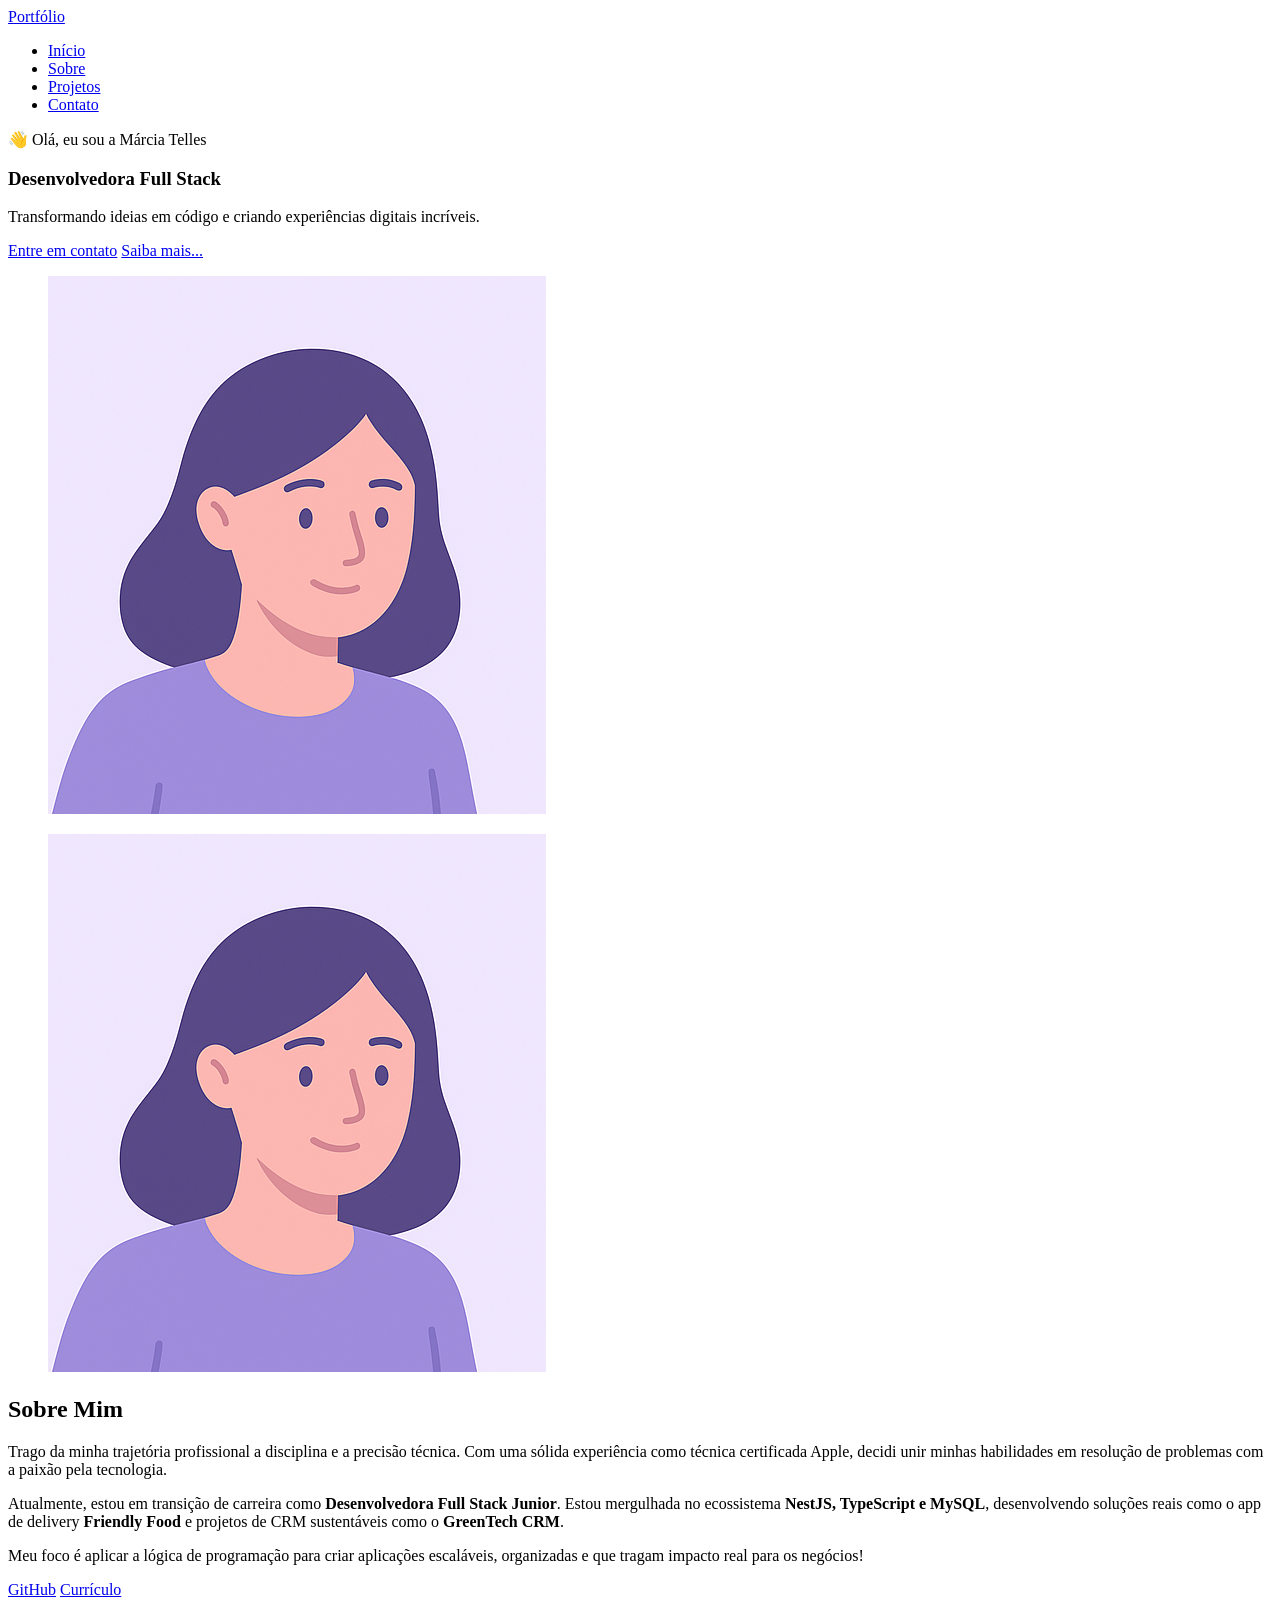
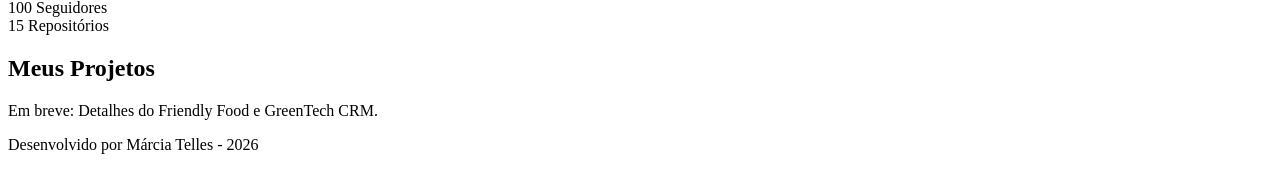
==== index.html @ a10b4193 "Initial Commit: Commit inicial - Projeto Portfólio Pessoal" ====
<!DOCTYPE html>
<html lang="pt-br">
<head>
    <meta charset="UTF-8">
    <meta name="viewport" content="width=device-width, initial-scale=1.0">
    <meta name="author" content="Márcia Telles">
    <meta name="description" content="Portfólio Pessoal de Márcia Telles, desenvolvedora Full Stack Junior. Conheça meus projetos como Friendly Food e GreenTech CRM.">
    <meta name="robots" content="index, follow">

    <link rel="icon" type="image/svg+xml" href="./assets/img/favicon.svg">

    <title>Portfólio da Márcia Telles</title>
</head>
<body>

    <header>
        <div class="menu-content">
            <a href="index.html" id="titulo">Portfólio</a>

            <nav>
                <ul class="menu-list">
                    <li><a href="index.html#hero">Início</a></li>
                    <li><a href="index.html#about">Sobre</a></li>
                    <li><a href="index.html#projects">Projetos</a></li>
                    <li><a href="contato.html">Contato</a></li>
                </ul>
            </nav>
        </div>
    </header>

    <main>
        <section id="hero" class="section-container hero-container">
            <article class="hero-content">
                <span>👋 Olá, eu sou a Márcia Telles</span>
                <h1>Desenvolvedora Full Stack</h1>
                <p>Transformando ideias em código e criando experiências digitais incríveis.</p>

                <div class="buttons-container">
                    <a href="contato.html" class="botao">Entre em contato</a>
                    <a href="#about" class="botao-outline">Saiba mais...</a>
                </div>
            </article>

            <figure class="hero-image">
                <img src="./assets/img/avatar_dev_woman.svg" 
                     alt="Ilustração da desenvolvedora Márcia Telles" 
                     class="float-animation">
            </figure>
        </section>

        <section id="about" class="section-container about-container">
            <figure class="about-image">
                <img src="./assets/img/avatar_dev_woman.svg" alt="Foto de perfil da Márcia Telles">
            </figure>
            
            <article class="about-content">
                <h2>Sobre Mim</h2>
                <p>
                    Trago da minha trajetória profissional a disciplina e a precisão técnica. 
                    Com uma sólida experiência como técnica certificada Apple, decidi unir minhas 
                    habilidades em resolução de problemas com a paixão pela tecnologia.
                </p>
                <p>
                    Atualmente, estou em transição de carreira como <strong>Desenvolvedora Full Stack Junior</strong>. 
                    Estou mergulhada no ecossistema <strong>NestJS, TypeScript e MySQL</strong>, desenvolvendo soluções 
                    reais como o app de delivery <strong>Friendly Food</strong> e projetos de CRM sustentáveis como o 
                    <strong>GreenTech CRM</strong>.
                </p>
                <p>
                    Meu foco é aplicar a lógica de programação para criar aplicações escaláveis, organizadas 
                    e que tragam impacto real para os negócios!
                </p>
            
                <div class="about-buttons-data">
                    <div class="buttons-container">
                        <a href="https://github.com/MarciaFogaca" target="_blank" class="botao">GitHub</a>
                        <a href="#" target="_blank" class="botao-outline">Currículo</a>
                    </div>

                    <div class="data-container">
                        <div class="data-item">
                            <span class="data-number">100</span>
                            <span class="data-label">Seguidores</span>
                        </div>
                        <div class="data-item">
                            <span class="data-number">15</span>
                            <span class="data-label">Repositórios</span>
                        </div>
                    </div>
                </div>
            </article>
        </section>

        <section id="projects" class="section-container projects-container">
            <h2>Meus Projetos</h2>
            <p>Em breve: Detalhes do Friendly Food e GreenTech CRM.</p>
        </section>

    </main>

    <footer>
        <p>Desenvolvido por Márcia Telles - 2026</p>
    </footer>

</body>
</html>
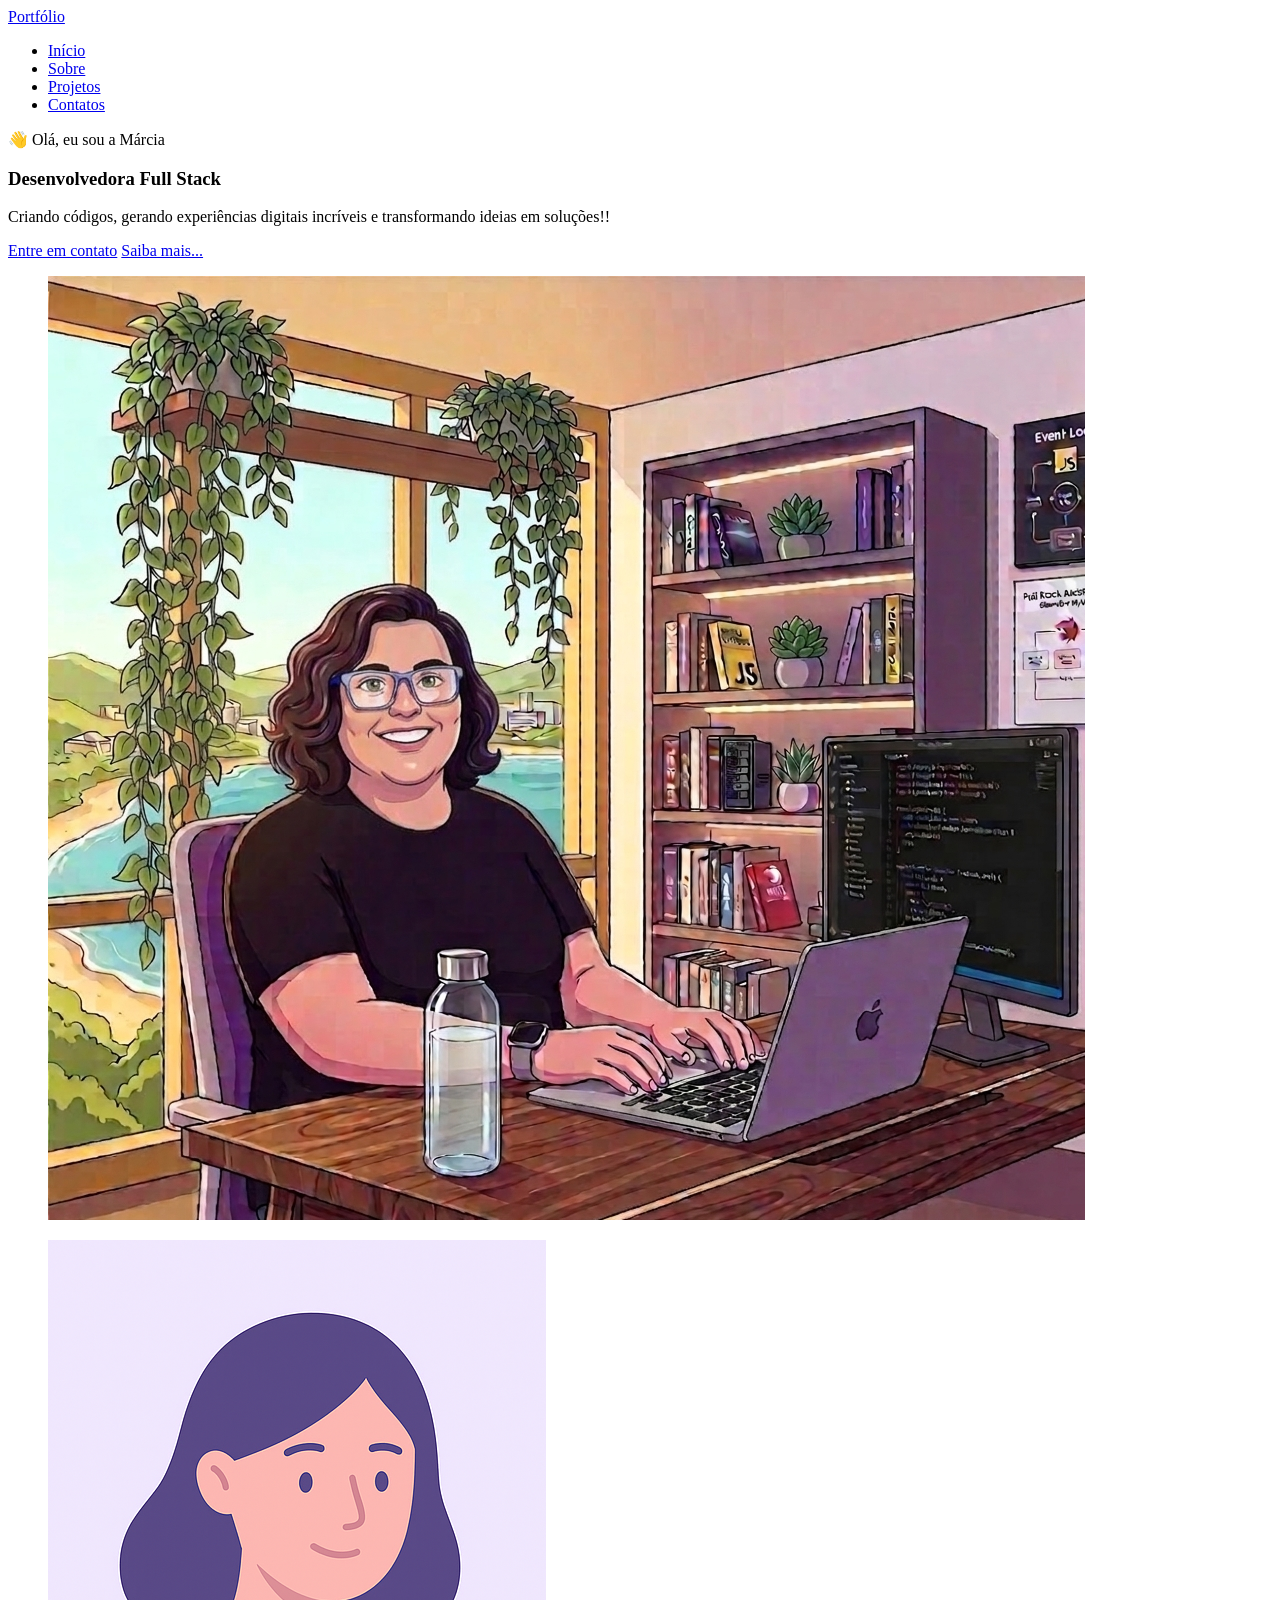
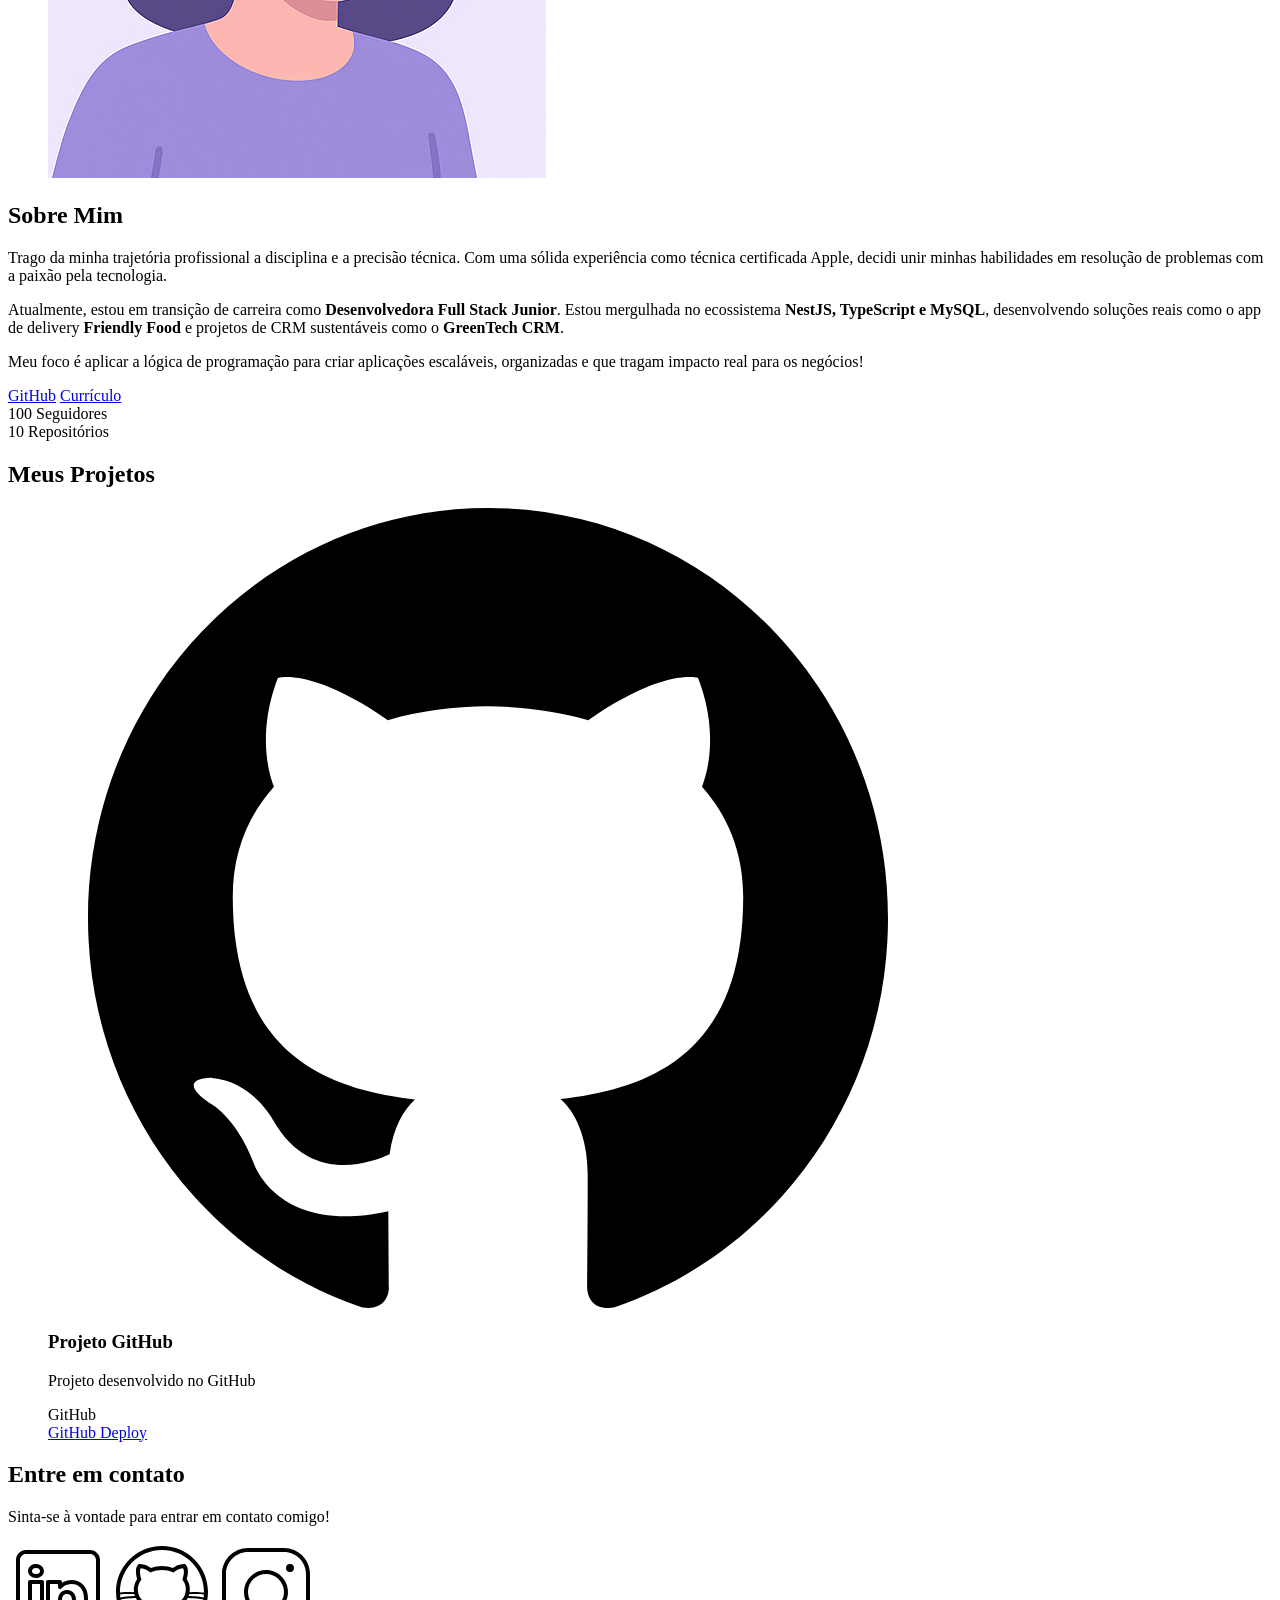
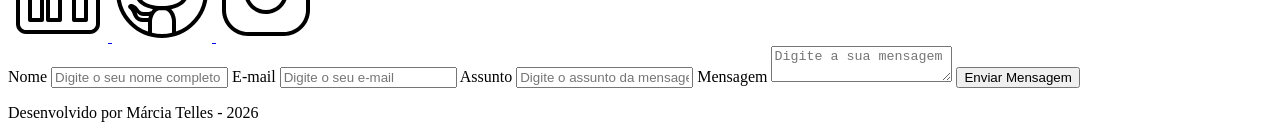
==== commit 1b2acf5a: "💄 UI: Responsividade - Celular/Tablet" ====
--- a/index.html
+++ b/index.html
@@ -1,106 +1,336 @@
-<!DOCTYPE html>
+<!doctype html>
 <html lang="pt-br">
-<head>
-    <meta charset="UTF-8">
-    <meta name="viewport" content="width=device-width, initial-scale=1.0">
-    <meta name="author" content="Márcia Telles">
-    <meta name="description" content="Portfólio Pessoal de Márcia Telles, desenvolvedora Full Stack Junior. Conheça meus projetos como Friendly Food e GreenTech CRM.">
-    <meta name="robots" content="index, follow">
-
-    <link rel="icon" type="image/svg+xml" href="./assets/img/favicon.svg">
+  <head>
+    <meta charset="UTF-8" />
+    <meta name="viewport" content="width=device-width, initial-scale=1.0" />
+    <meta name="author" content="Márcia Telles" />
+    <meta
+      name="description"content="Portfólio Pessoal de Márcia Telles,
+                                   desenvolvedora Full Stack Junior.
+                                   Conheça meus projetos como Friendly Food
+                                   e GreenTech CRM."
+    />
+    <meta name="robots" content="index, follow" />
+
+
+    <link rel="icon" type="image/svg+xml" href="./assets/img/favicon.svg" />
+
+
+    <!-- CSS principal da página -->
+    <link rel="stylesheet" href="./assets/css/style.css" />
+
 
     <title>Portfólio da Márcia Telles</title>
-</head>
-<body>
-
+  </head>
+  <body>
+
+
+    <!-- Cabeçalho da página -->
     <header>
-        <div class="menu-content">
-            <a href="index.html" id="titulo">Portfólio</a>
-
-            <nav>
-                <ul class="menu-list">
-                    <li><a href="index.html#hero">Início</a></li>
-                    <li><a href="index.html#about">Sobre</a></li>
-                    <li><a href="index.html#projects">Projetos</a></li>
-                    <li><a href="contato.html">Contato</a></li>
-                </ul>
-            </nav>
+
+
+      <div class="menu-content">
+
+
+        <!-- Título do Cabeçalho -->
+        <a href="index.html" id="titulo">Portfólio</a>
+
+
+        <!-- Menu de navegação -->
+        <nav>
+          <ul class="menu-list">
+            <li><a href="#hero">Início</a></li>
+            <li><a href="#about">Sobre</a></li>
+            <li><a href="#projects">Projetos</a></li>
+            <li><a href="#contact">Contatos</a></li>
+          </ul>
+        </nav>
+     
+      </div>
+    </header>
+
+
+    <!-- Seção Principal da página -->
+    <main>
+     
+        <!-- Seção Hero -->
+      <section id="hero" class="section-container hero-container">
+       
+        <!-- Boas Vindas -->
+        <article class="hero-content">
+          <span>👋 Olá, eu sou a Márcia </span>
+          <h1>Desenvolvedora Full Stack</h1>
+          <p>Criando códigos, gerando experiências digitais incríveis e
+            transformando ideias em soluções!!</p>
+
+
+          <div class="buttons-container">
+            <a href="contato.html" class="botao">Entre em contato</a>
+            <a href="#about" class="botao-outline">Saiba mais...</a>
+          </div>
+        </article>
+
+
+       <!-- Imagem da Seção Hero -->
+        <figure class="hero-image">
+          <img src="./assets/img/marcia-dev-fullstack.png"
+            alt="Ilustração em estilo Gibble de Márcia Telles,
+            uma mulher de cabelos cacheados e óculos azul,
+            trabalhando em seu laptop em um escritório com
+            vista para o mar e uma estante de livros técnicos."
+            class=" float-animation"
+         
+            >
+        </figure>
+      </section>
+
+
+      <!-- Seção About -->
+      <section id="about" class="section-container about-container">
+
+
+        <!-- Imagem da Seção About -->
+        <figure class="about-image">
+          <img src="./assets/img/avatar_dev_woman.svg"
+            alt="Foto de perfil da Márcia Telles"
+         
+        >
+        </figure>
+
+
+        <!-- Conteúdo da Seção About -->
+        <article class="about-content">
+
+
+          <h2>Sobre Mim</h2>
+          <p>Trago da minha trajetória profissional a disciplina e a precisão
+            técnica. Com uma sólida experiência como técnica certificada Apple,
+            decidi unir minhas habilidades em resolução de problemas com a
+            paixão pela tecnologia.</p>
+          <p>
+            Atualmente, estou em transição de carreira como
+            <strong>Desenvolvedora Full Stack Junior</strong>. Estou mergulhada
+            no ecossistema <strong>NestJS, TypeScript e MySQL</strong>,
+            desenvolvendo soluções reais como o app de delivery
+            <strong>Friendly Food</strong> e projetos de CRM sustentáveis como o
+            <strong>GreenTech CRM</strong>. </p>
+          <p>
+            Meu foco é aplicar a lógica de programação para criar aplicações
+            escaláveis, organizadas e que tragam impacto real para os negócios! </p>
+   
+            <!-- Links (GitHub + Curriculo) e Dados do GitHub -->
+          <div class="about-buttons-data">
+           
+            <!-- Links -->
+            <div class="buttons-container">
+            <a href="#" target="_blank" class="botao">GitHub</a>
+            <a href="#" target="_blank" class="botao-outline">Currículo</a>
+          </div>
+
+
+          <!-- Dados do GitHub -->
+          <div class="data-container">
+
+
+               <!-- Nº de Seguidores -->
+            <div class="data-item">
+              <span class="data-number">100</span>
+              <span class="data-label">Seguidores</span>
+            </div>
+
+
+         
+            <!-- Nº de Repositórios Públicos -->
+            <div class="data-item">
+              <span class="data-number">10</span>
+              <span class="data-label">Repositórios</span>
+            </div>
+
+
+          </div>
+
+
         </div>
-    </header>
-
-    <main>
-        <section id="hero" class="section-container hero-container">
-            <article class="hero-content">
-                <span>👋 Olá, eu sou a Márcia Telles</span>
-                <h1>Desenvolvedora Full Stack</h1>
-                <p>Transformando ideias em código e criando experiências digitais incríveis.</p>
-
-                <div class="buttons-container">
-                    <a href="contato.html" class="botao">Entre em contato</a>
-                    <a href="#about" class="botao-outline">Saiba mais...</a>
+      </article>
+     
+    </section>
+
+
+    <!-- Seção de Projects -->
+      <section id="projects" class="section-container projects-container">
+
+
+        <h2>Meus Projetos</h2>
+
+
+        <!-- Swiper Container -->
+        <div class="swiper projects-swiper">
+        <div class="swiper-wrapper">
+
+
+          <figure class="swiper-slide">
+
+
+            <article class="project-card">
+
+
+                <!-- ìcone da Tecnologia padrão do projeto -->
+                    <figure class="project-image">
+                <img src="./assets/icons/languages/github.svg"
+                     alt="Ícone do GitHub"
+                >
+              </figure>
+
+
+                   <!-- Conteúdo do Projeto -->
+              <div class="project-content">
+
+
+                <h3>Projeto GitHub</h3>
+                <p>Projeto desenvolvido no GitHub</p>
+
+
+                <!-- Tags do Projeto -->
+                <div class="project-tags">
+                  <span class="tag">GitHub</span>
                 </div>
+
+
+                <!-- Links do Projeto -->
+                <div class="project-buttons">
+                  <a href="#" target="_blank" class="botao botao-sm">
+                    GitHub
+                  </a>
+                  <a href="#" target="_blank" class="botao-outline botao-sm">
+                    Deploy
+                  </a>
+                </div>
+
+
+              </div>
+
+
             </article>
 
-            <figure class="hero-image">
-                <img src="./assets/img/avatar_dev_woman.svg" 
-                     alt="Ilustração da desenvolvedora Márcia Telles" 
-                     class="float-animation">
-            </figure>
-        </section>
-
-        <section id="about" class="section-container about-container">
-            <figure class="about-image">
-                <img src="./assets/img/avatar_dev_woman.svg" alt="Foto de perfil da Márcia Telles">
-            </figure>
-            
-            <article class="about-content">
-                <h2>Sobre Mim</h2>
-                <p>
-                    Trago da minha trajetória profissional a disciplina e a precisão técnica. 
-                    Com uma sólida experiência como técnica certificada Apple, decidi unir minhas 
-                    habilidades em resolução de problemas com a paixão pela tecnologia.
-                </p>
-                <p>
-                    Atualmente, estou em transição de carreira como <strong>Desenvolvedora Full Stack Junior</strong>. 
-                    Estou mergulhada no ecossistema <strong>NestJS, TypeScript e MySQL</strong>, desenvolvendo soluções 
-                    reais como o app de delivery <strong>Friendly Food</strong> e projetos de CRM sustentáveis como o 
-                    <strong>GreenTech CRM</strong>.
-                </p>
-                <p>
-                    Meu foco é aplicar a lógica de programação para criar aplicações escaláveis, organizadas 
-                    e que tragam impacto real para os negócios!
-                </p>
-            
-                <div class="about-buttons-data">
-                    <div class="buttons-container">
-                        <a href="https://github.com/MarciaFogaca" target="_blank" class="botao">GitHub</a>
-                        <a href="#" target="_blank" class="botao-outline">Currículo</a>
-                    </div>
-
-                    <div class="data-container">
-                        <div class="data-item">
-                            <span class="data-number">100</span>
-                            <span class="data-label">Seguidores</span>
-                        </div>
-                        <div class="data-item">
-                            <span class="data-number">15</span>
-                            <span class="data-label">Repositórios</span>
-                        </div>
-                    </div>
-                </div>
-            </article>
-        </section>
-
-        <section id="projects" class="section-container projects-container">
-            <h2>Meus Projetos</h2>
-            <p>Em breve: Detalhes do Friendly Food e GreenTech CRM.</p>
-        </section>
-
-    </main>
-
+
+          </div>
+
+
+        </div>
+
+
+        <!-- Botões de Navegação -->
+        <div class="swiper-button-next"></div>
+        <div class="swiper-button-prev"></div>
+
+
+        <!-- Paginação -->
+        <div class="swiper-pagination"></div>
+
+
+      </div>
+
+
+    </section>
+   
+    <!-- Seção Contact -->
+    <section id="contact" class="section-container contact-container">
+
+
+      <!-- Redes Sociais -->
+      <article class="contact-info">
+
+
+        <h2>Entre em contato</h2>
+        <p>Sinta-se à vontade para entrar em contato comigo!</p>
+
+
+        <!-- Links para as Redes Sociais -->
+        <div class="social-container">
+          <a href="#" target="_blank" class="social-icon" aria-label="Linkedin">
+            <img src="./assets/icons/social/linkedin.svg"
+                 alt="Link para o LinkedIn"
+           
+           >
+          </a>
+
+
+           <a href="#" target="_blank" class="social-icon" aria-label="GitHub">
+            <img src="./assets/icons/social/github.svg"
+                 alt="Link para o GitHub"
+            >
+          </a>
+
+
+           <a href="#" target="_blank" class="social-icon" aria-label="Instagram">
+            <img src="./assets/icons/social/instagram.svg"
+                 alt="Link para o Instagram"
+            >
+          </a>
+        </div>
+
+
+      </article>
+
+
+      <!-- Formulário de Contato -->
+      <form id="formulario">
+
+
+        <label for="nome">Nome</label>
+        <input id="nome" name="nome" type="text" placeholder="Digite o seu nome completo" onkeyup="validarNome()">
+        <span id="erro-nome"></span>  
+
+
+        <label for="email">E-mail</label>
+        <input id="email" name="email" type="text" placeholder="Digite o seu e-mail" onkeyup="validarEmail()">
+        <span id="erro-email"></span>
+
+
+        <label for="assunto">Assunto</label>
+        <input id="assunto" name="assunto" type="text" placeholder="Digite o assunto da mensagem">
+        <span id="erro-assunto"></span>
+
+
+        <label for="mensagem">Mensagem</label>
+        <textarea id="mensagem" name="mensagem" placeholder="Digite a sua mensagem"></textarea>
+        <span id="erro-mensagem"></span>
+
+
+        <button class="botao" type="submit">Enviar Mensagem</button>
+
+
+      </form>
+
+
+    </section>
+
+
+  </main>
+
+  <!-- Rodapé da página -->
     <footer>
-        <p>Desenvolvido por Márcia Telles - 2026</p>
+      <p>Desenvolvido por Márcia Telles - 2026</p>
     </footer>
-
-</body>
+  </body>
+  <script src="https://cdn.jsdelivr.net/npm/swiper@11/swiper-bundle.min.js"></script>
+<script>
+  const swiper = new Swiper('.projects-swiper', {
+    loop: true,
+    spaceBetween: 30,
+    pagination: {
+      el: '.swiper-pagination',
+      clickable: true,
+    },
+    navigation: {
+      nextEl: '.swiper-button-next',
+      prevEl: '.swiper-button-prev',
+    },
+    breakpoints: {
+      320: { slidesPerView: 1 },
+      768: { slidesPerView: 2 },
+      1024: { slidesPerView: 3 }
+    }
+  });
+</script>
 </html>
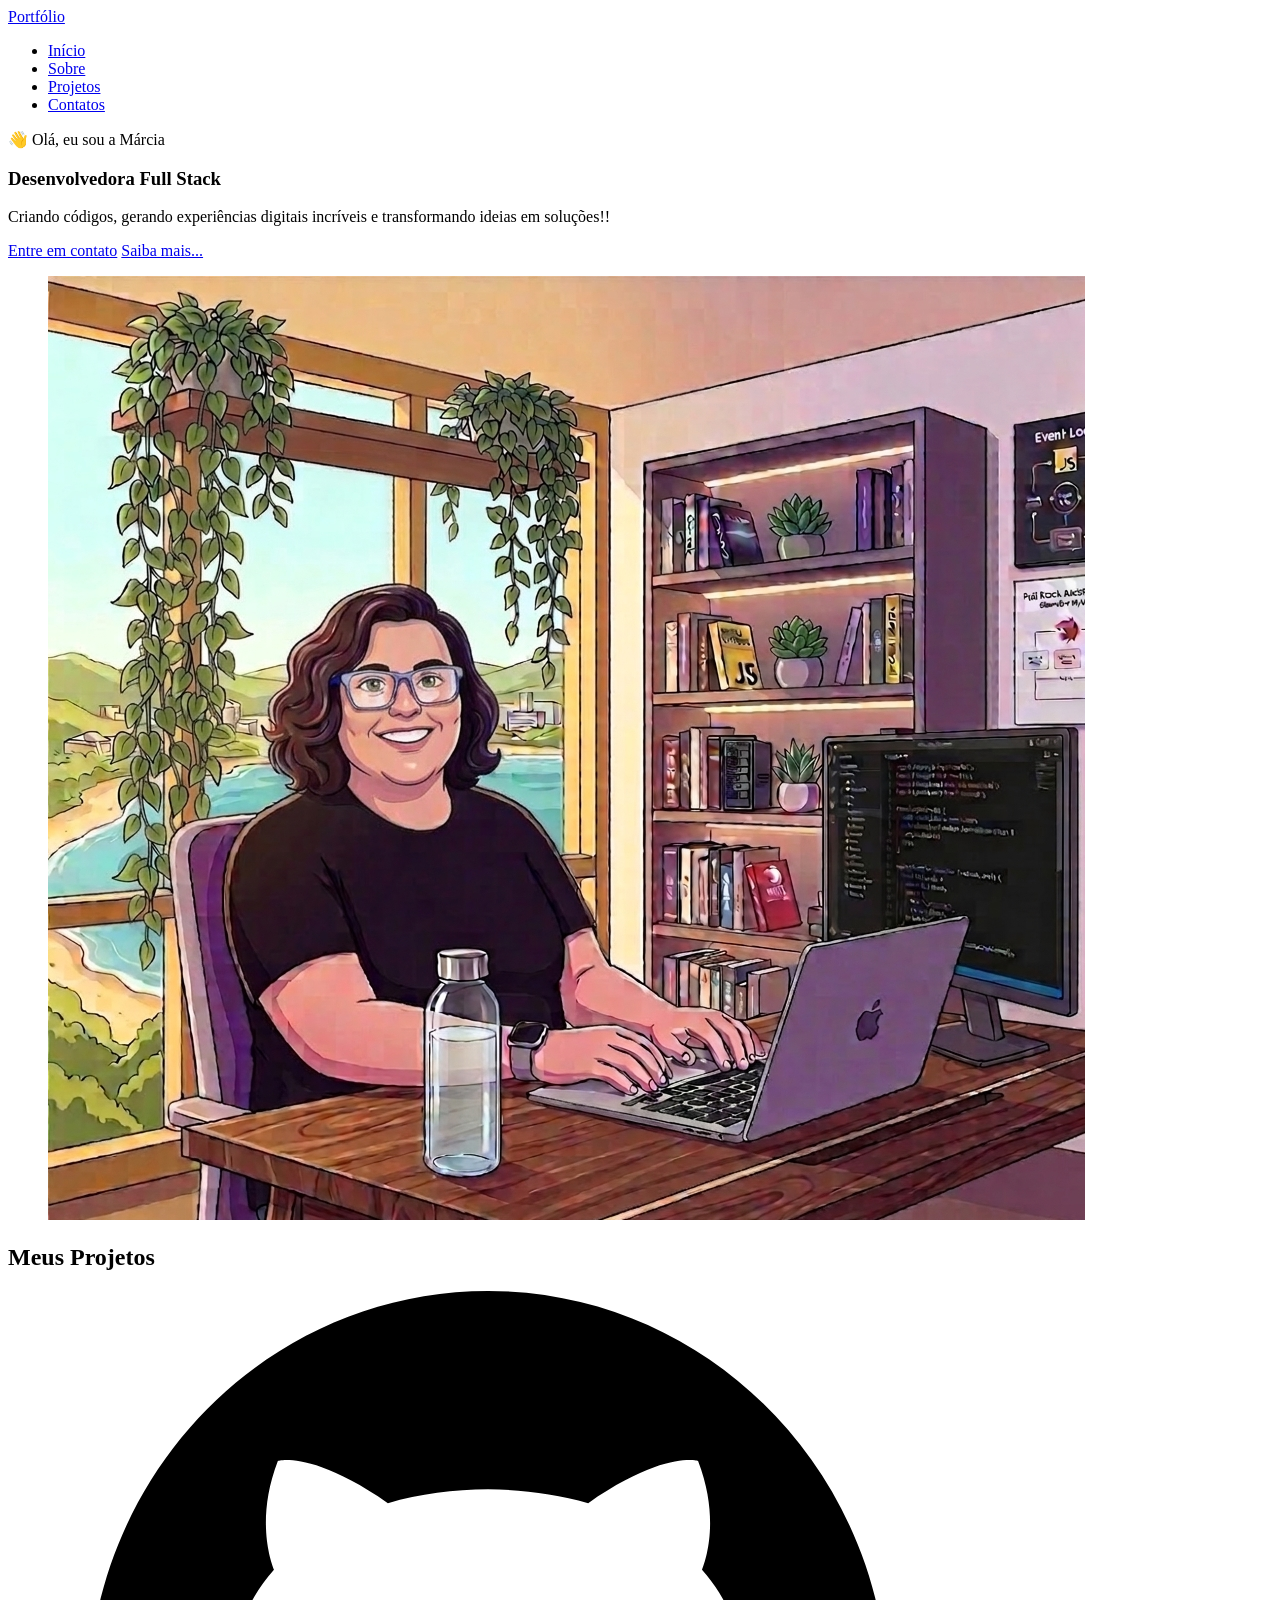
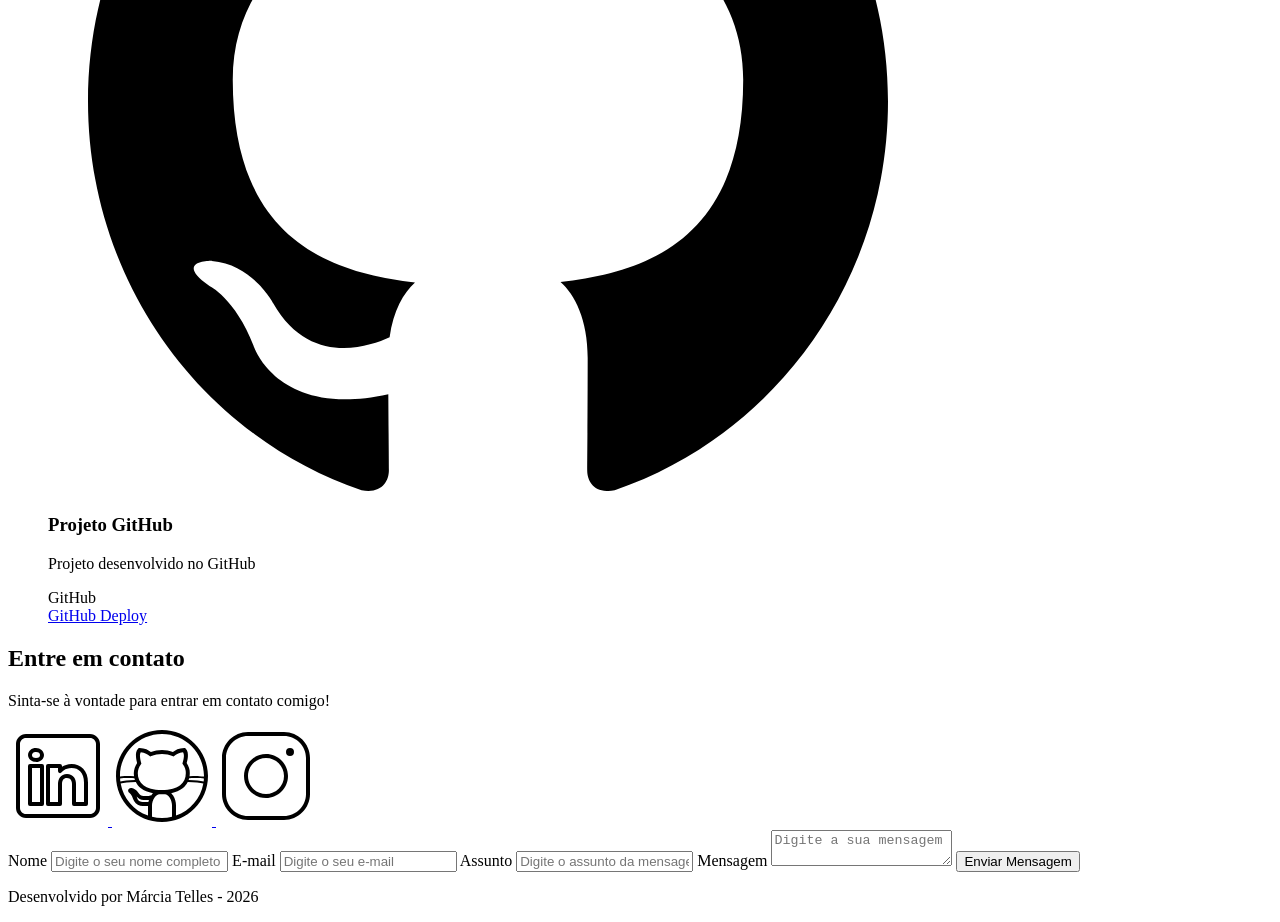
==== commit 37888d5a: "feat: layout responsivo mobile e tablet" ====
--- a/index.html
+++ b/index.html
@@ -85,74 +85,7 @@
       </section>
 
 
-      <!-- Seção About -->
-      <section id="about" class="section-container about-container">
-
-
-        <!-- Imagem da Seção About -->
-        <figure class="about-image">
-          <img src="./assets/img/avatar_dev_woman.svg"
-            alt="Foto de perfil da Márcia Telles"
-         
-        >
-        </figure>
-
-
-        <!-- Conteúdo da Seção About -->
-        <article class="about-content">
-
-
-          <h2>Sobre Mim</h2>
-          <p>Trago da minha trajetória profissional a disciplina e a precisão
-            técnica. Com uma sólida experiência como técnica certificada Apple,
-            decidi unir minhas habilidades em resolução de problemas com a
-            paixão pela tecnologia.</p>
-          <p>
-            Atualmente, estou em transição de carreira como
-            <strong>Desenvolvedora Full Stack Junior</strong>. Estou mergulhada
-            no ecossistema <strong>NestJS, TypeScript e MySQL</strong>,
-            desenvolvendo soluções reais como o app de delivery
-            <strong>Friendly Food</strong> e projetos de CRM sustentáveis como o
-            <strong>GreenTech CRM</strong>. </p>
-          <p>
-            Meu foco é aplicar a lógica de programação para criar aplicações
-            escaláveis, organizadas e que tragam impacto real para os negócios! </p>
-   
-            <!-- Links (GitHub + Curriculo) e Dados do GitHub -->
-          <div class="about-buttons-data">
-           
-            <!-- Links -->
-            <div class="buttons-container">
-            <a href="#" target="_blank" class="botao">GitHub</a>
-            <a href="#" target="_blank" class="botao-outline">Currículo</a>
-          </div>
-
-
-          <!-- Dados do GitHub -->
-          <div class="data-container">
-
-
-               <!-- Nº de Seguidores -->
-            <div class="data-item">
-              <span class="data-number">100</span>
-              <span class="data-label">Seguidores</span>
-            </div>
-
-
-         
-            <!-- Nº de Repositórios Públicos -->
-            <div class="data-item">
-              <span class="data-number">10</span>
-              <span class="data-label">Repositórios</span>
-            </div>
-
-
-          </div>
-
-
-        </div>
-      </article>
-     
+      
     </section>
 
 
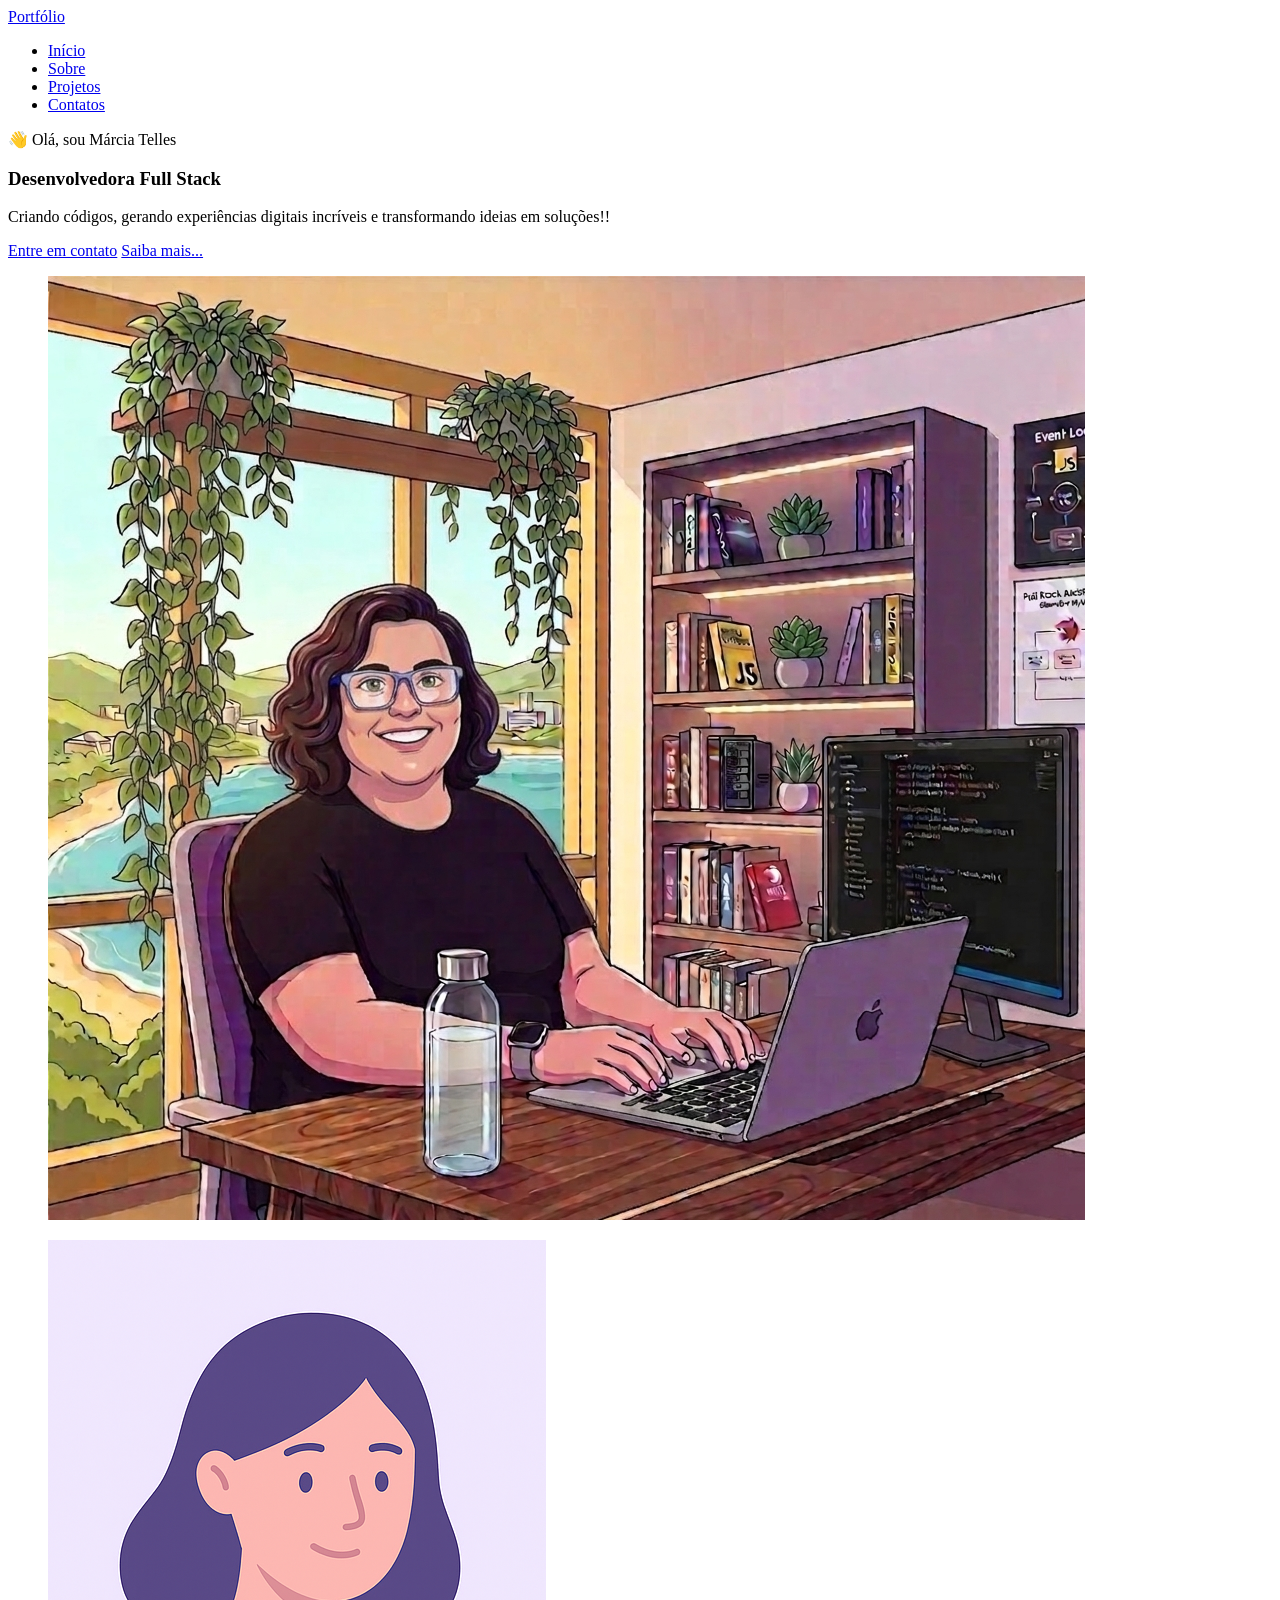
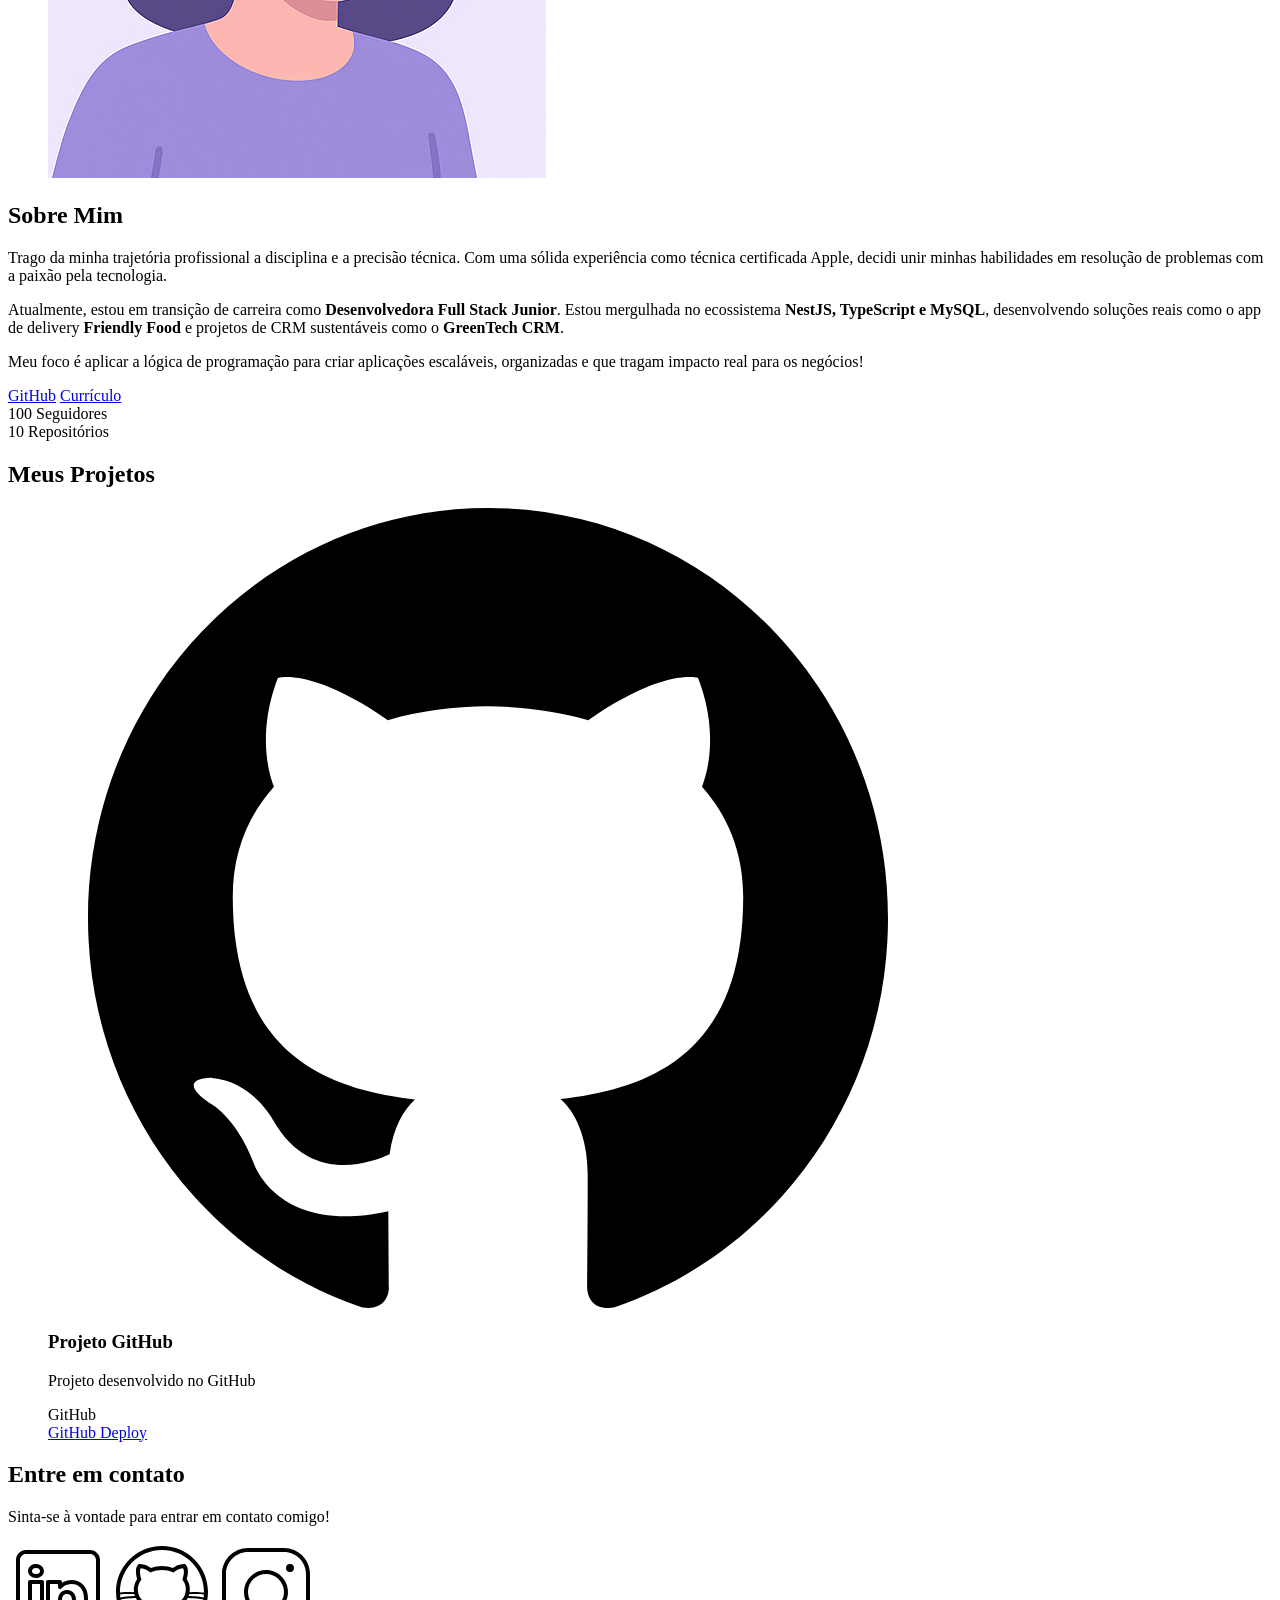
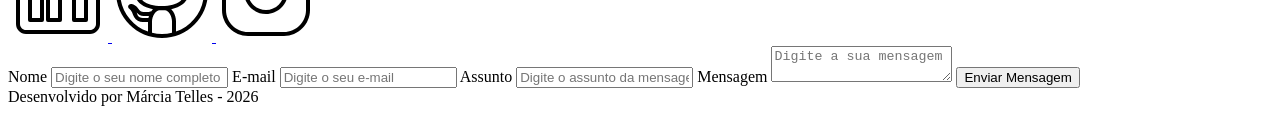
==== commit a5149fb5: "✨ Novidade: Construção da página com sucesso e Correção do índice da página" ====
--- a/index.html
+++ b/index.html
@@ -1,54 +1,43 @@
 <!doctype html>
 <html lang="pt-br">
   <head>
-    <meta charset="UTF-8" />
-    <meta name="viewport" content="width=device-width, initial-scale=1.0" />
-    <meta name="author" content="Márcia Telles" />
-    <meta
-      name="description"content="Portfólio Pessoal de Márcia Telles,
+    <meta charset="UTF-8" >
+    <meta name="viewport" content="width=device-width, initial-scale=1.0" >
+    <meta name="author" content="Márcia Telles">
+    <meta name="description"content="Portfólio Pessoal de Márcia Telles,
                                    desenvolvedora Full Stack Junior.
                                    Conheça meus projetos como Friendly Food
-                                   e GreenTech CRM."
-    />
-    <meta name="robots" content="index, follow" />
-
-
-    <link rel="icon" type="image/svg+xml" href="./assets/img/favicon.svg" />
-
-
-    <!-- CSS principal da página -->
-    <link rel="stylesheet" href="./assets/css/style.css" />
-
+                                   e GreenTech CRM.">
+    <meta name="robots" content="index, follow" >
+
+    <link rel="icon" type="image/svg+xml" href="./assets/img/favicon.svg">
 
     <title>Portfólio da Márcia Telles</title>
   </head>
   <body>
 
-
-    <!-- Cabeçalho da página -->
+ <!-- Cabeçalho da página -->
     <header>
 
 
       <div class="menu-content">
 
-
-        <!-- Título do Cabeçalho -->
-        <a href="index.html" id="titulo">Portfólio</a>
-
-
-        <!-- Menu de navegação -->
-        <nav>
-          <ul class="menu-list">
-            <li><a href="#hero">Início</a></li>
-            <li><a href="#about">Sobre</a></li>
-            <li><a href="#projects">Projetos</a></li>
-            <li><a href="#contact">Contatos</a></li>
-          </ul>
-        </nav>
-     
-      </div>
-    </header>
-
+    
+      <!-- Título do Cabeçalho -->
+      <a href="index.html" id="titulo">Portfólio</a>
+
+      <!-- Menu de Navegação -->
+      <nav>
+        <ul class="menu-list">
+          <li><a href="#hero">Início</a></li>
+          <li><a href="#about">Sobre</a></li>
+          <li><a href="#projects">Projetos</a></li>
+          <li><a href="#contact">Contatos</a></li>
+        </ul>
+      </nav>
+
+    </div>
+  </header>
 
     <!-- Seção Principal da página -->
     <main>
@@ -58,11 +47,10 @@
        
         <!-- Boas Vindas -->
         <article class="hero-content">
-          <span>👋 Olá, eu sou a Márcia </span>
+          <span>👋 Olá, sou Márcia Telles </span>
           <h1>Desenvolvedora Full Stack</h1>
           <p>Criando códigos, gerando experiências digitais incríveis e
             transformando ideias em soluções!!</p>
-
 
           <div class="buttons-container">
             <a href="contato.html" class="botao">Entre em contato</a>
@@ -84,28 +72,82 @@
         </figure>
       </section>
 
-
-      
+      <!-- Seção About -->
+      <section id="about" class="section-container about-container">
+
+
+        <!-- Imagem da Seção About -->
+        <figure class="about-image">
+          <img src="./assets/img/avatar_dev_woman.svg"
+            alt="Foto de perfil da Márcia Telles"
+         
+        >
+        </figure>
+
+        <!-- Conteúdo da Seção About -->
+        <article class="about-content">
+
+
+          <h2>Sobre Mim</h2>
+          <p>Trago da minha trajetória profissional a disciplina e a precisão
+            técnica. Com uma sólida experiência como técnica certificada Apple,
+            decidi unir minhas habilidades em resolução de problemas com a
+            paixão pela tecnologia.</p>
+          <p>
+            Atualmente, estou em transição de carreira como
+            <strong>Desenvolvedora Full Stack Junior</strong>. Estou mergulhada
+            no ecossistema <strong>NestJS, TypeScript e MySQL</strong>,
+            desenvolvendo soluções reais como o app de delivery
+            <strong>Friendly Food</strong> e projetos de CRM sustentáveis como o
+            <strong>GreenTech CRM</strong>. </p>
+          <p>
+            Meu foco é aplicar a lógica de programação para criar aplicações
+            escaláveis, organizadas e que tragam impacto real para os negócios! </p>
+   
+            <!-- Links (GitHub + Curriculo) e Dados do GitHub -->
+          <div class="about-buttons-data">
+           
+            <!-- Links -->
+            <div class="buttons-container">
+            <a href="#" target="_blank" class="botao">GitHub</a>
+            <a href="#" target="_blank" class="botao-outline">Currículo</a>
+          </div>
+
+          <!-- Dados do GitHub -->
+          <div class="data-container">
+
+
+               <!-- Nº de Seguidores -->
+            <div class="data-item">
+              <span class="data-number">100</span>
+              <span class="data-label">Seguidores</span>
+            </div>
+
+            <!-- Nº de Repositórios Públicos -->
+            <div class="data-item">
+              <span class="data-number">10</span>
+              <span class="data-label">Repositórios</span>
+            </div>
+
+          </div>
+
+        </div>
+      </article>
+     
     </section>
-
 
     <!-- Seção de Projects -->
       <section id="projects" class="section-container projects-container">
 
-
         <h2>Meus Projetos</h2>
-
 
         <!-- Swiper Container -->
         <div class="swiper projects-swiper">
         <div class="swiper-wrapper">
 
-
           <figure class="swiper-slide">
 
-
             <article class="project-card">
-
 
                 <!-- ìcone da Tecnologia padrão do projeto -->
                     <figure class="project-image">
@@ -114,7 +156,6 @@
                 >
               </figure>
 
-
                    <!-- Conteúdo do Projeto -->
               <div class="project-content">
 
@@ -127,7 +168,6 @@
                 <div class="project-tags">
                   <span class="tag">GitHub</span>
                 </div>
-
 
                 <!-- Links do Projeto -->
                 <div class="project-buttons">
@@ -139,15 +179,11 @@
                   </a>
                 </div>
 
-
               </div>
 
-
             </article>
 
-
-          </div>
-
+          </div>
 
         </div>
 
@@ -160,9 +196,7 @@
         <!-- Paginação -->
         <div class="swiper-pagination"></div>
 
-
       </div>
-
 
     </section>
    
@@ -187,13 +221,11 @@
            >
           </a>
 
-
            <a href="#" target="_blank" class="social-icon" aria-label="GitHub">
             <img src="./assets/icons/social/github.svg"
                  alt="Link para o GitHub"
             >
           </a>
-
 
            <a href="#" target="_blank" class="social-icon" aria-label="Instagram">
             <img src="./assets/icons/social/instagram.svg"
@@ -202,68 +234,38 @@
           </a>
         </div>
 
-
       </article>
 
-
-      <!-- Formulário de Contato -->
+ <!-- Formulário de Contato -->
       <form id="formulario">
 
-
         <label for="nome">Nome</label>
-        <input id="nome" name="nome" type="text" placeholder="Digite o seu nome completo" onkeyup="validarNome()">
-        <span id="erro-nome"></span>  
-
+        <input id="nome" name="nome" type="text" placeholder="Digite o seu nome completo">
+        <span id="erro-nome"></span>
 
         <label for="email">E-mail</label>
-        <input id="email" name="email" type="text" placeholder="Digite o seu e-mail" onkeyup="validarEmail()">
+        <input id="email" name="email" type="text" placeholder="Digite o seu e-mail">
         <span id="erro-email"></span>
-
 
         <label for="assunto">Assunto</label>
         <input id="assunto" name="assunto" type="text" placeholder="Digite o assunto da mensagem">
         <span id="erro-assunto"></span>
 
-
         <label for="mensagem">Mensagem</label>
         <textarea id="mensagem" name="mensagem" placeholder="Digite a sua mensagem"></textarea>
         <span id="erro-mensagem"></span>
 
-
         <button class="botao" type="submit">Enviar Mensagem</button>
 
-
       </form>
 
-
     </section>
 
-
   </main>
 
   <!-- Rodapé da página -->
-    <footer>
-      <p>Desenvolvido por Márcia Telles - 2026</p>
-    </footer>
-  </body>
-  <script src="https://cdn.jsdelivr.net/npm/swiper@11/swiper-bundle.min.js"></script>
-<script>
-  const swiper = new Swiper('.projects-swiper', {
-    loop: true,
-    spaceBetween: 30,
-    pagination: {
-      el: '.swiper-pagination',
-      clickable: true,
-    },
-    navigation: {
-      nextEl: '.swiper-button-next',
-      prevEl: '.swiper-button-prev',
-    },
-    breakpoints: {
-      320: { slidesPerView: 1 },
-      768: { slidesPerView: 2 },
-      1024: { slidesPerView: 3 }
-    }
-  });
-</script>
+  <footer>
+    Desenvolvido por Márcia Telles - 2026
+  </footer>
+</body>
 </html>
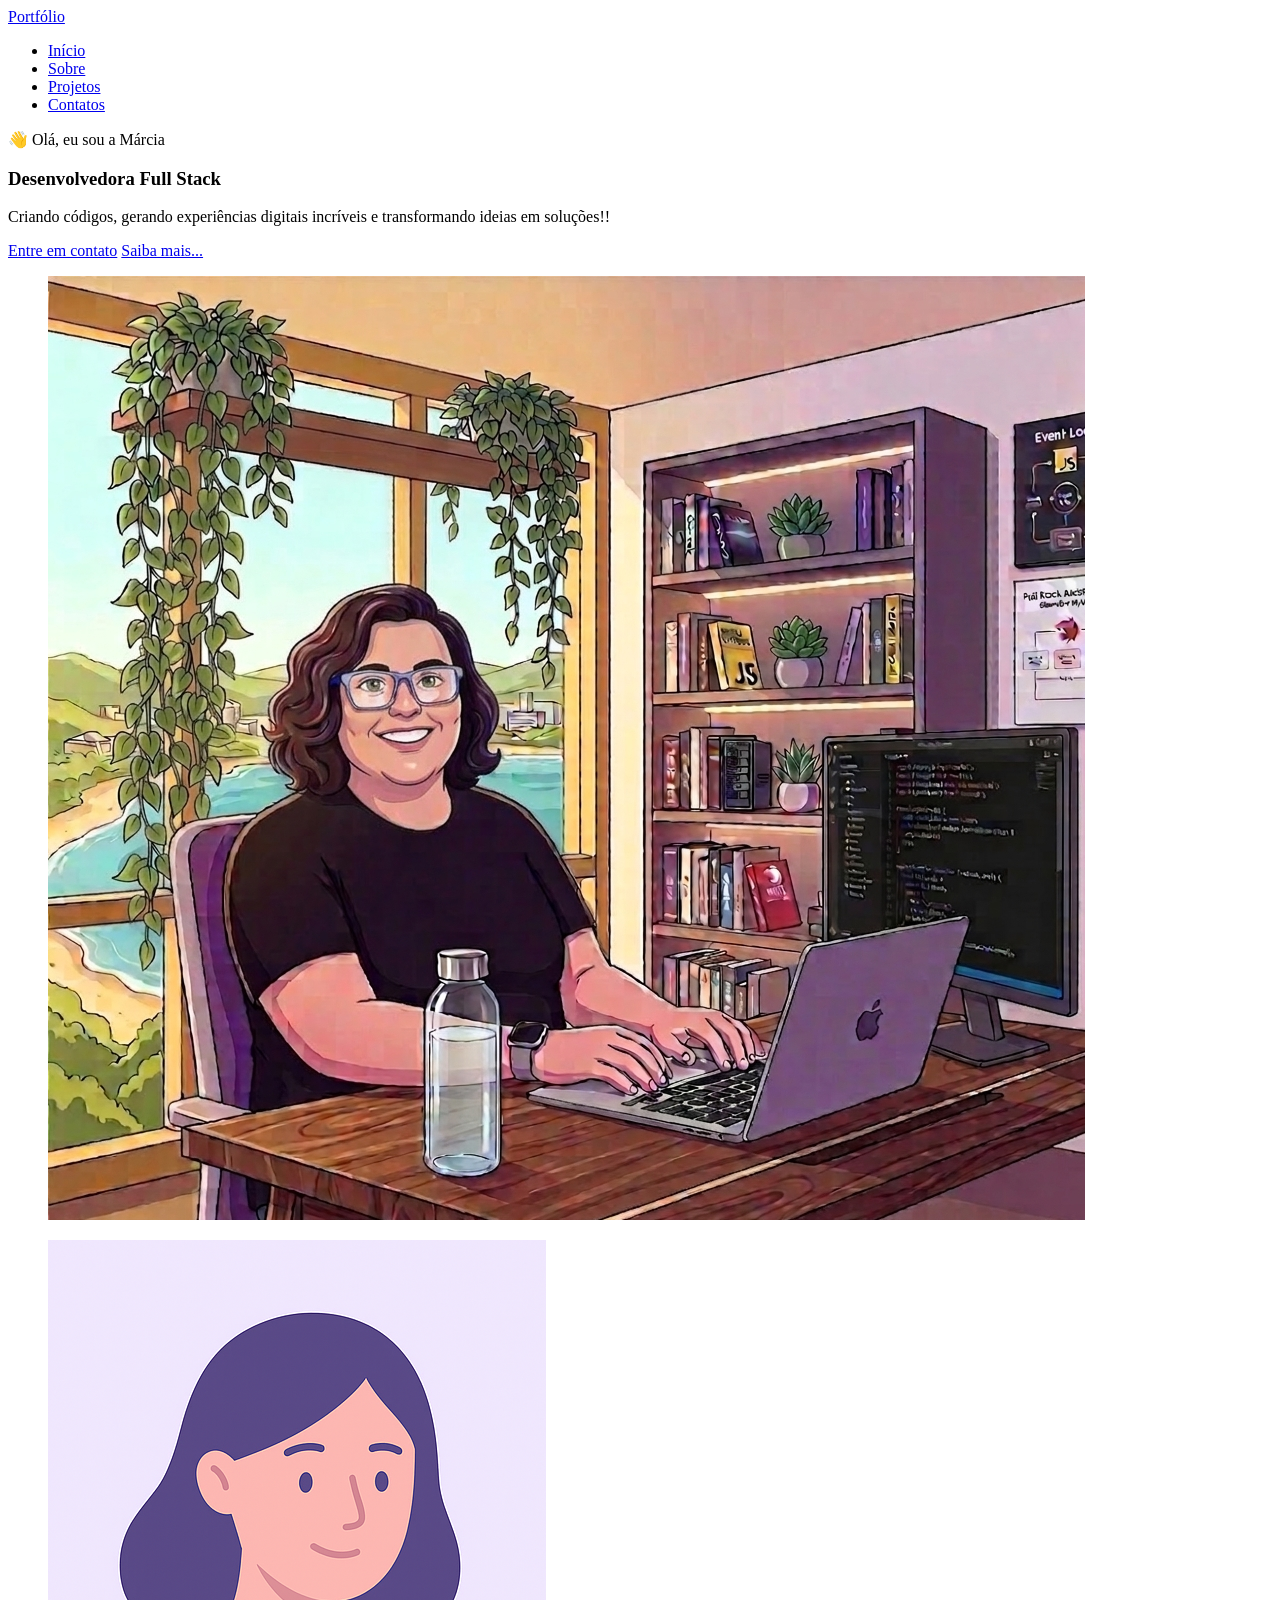
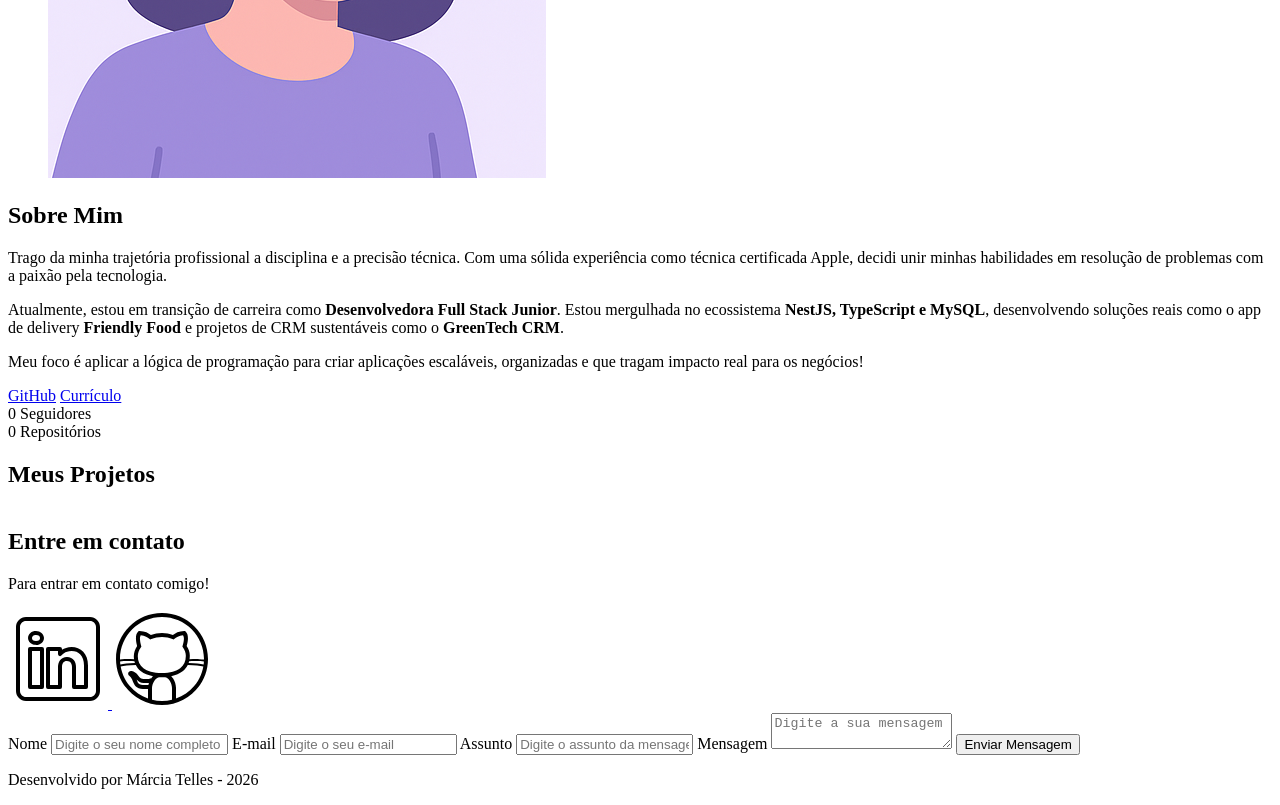
==== commit 373c8e64: "README.md" ====
--- a/index.html
+++ b/index.html
@@ -1,271 +1,224 @@
 <!doctype html>
 <html lang="pt-br">
   <head>
-    <meta charset="UTF-8" >
-    <meta name="viewport" content="width=device-width, initial-scale=1.0" >
-    <meta name="author" content="Márcia Telles">
-    <meta name="description"content="Portfólio Pessoal de Márcia Telles,
+    <meta charset="UTF-8" />
+    <meta name="viewport" content="width=device-width, initial-scale=1.0" />
+    <meta name="author" content="Márcia Telles" />
+    <meta
+      name="description"
+      content="Portfólio Pessoal de Márcia Telles,
                                    desenvolvedora Full Stack Junior.
                                    Conheça meus projetos como Friendly Food
-                                   e GreenTech CRM.">
-    <meta name="robots" content="index, follow" >
-
-    <link rel="icon" type="image/svg+xml" href="./assets/img/favicon.svg">
+                                   e GreenTech CRM."
+    />
+    <meta name="robots" content="index, follow" />
+    <link rel="icon" type="image/svg+xml" href="./assets/img/favicon.svg" />
+
+    <!-- Fontes Google -->
+    <link rel="preconnect" href="https://fonts.googleapis.com" />
+    <link rel="preconnect" href="https://fonts.gstatic.com" crossorigin />
+    <link
+      href="https://fonts.googleapis.com/css2?family=Poppins:wght@400;600;700&display=swap"
+      rel="stylesheet"
+    />
+
+    <!-- Swiper CSS -->
+    <link
+      rel="stylesheet"
+      href="https://cdn.jsdelivr.net/npm/swiper@11/swiper-bundle.min.css"
+    />
+
+    <!-- CSS principal -->
+    <link rel="stylesheet" href="./assets/css/style.css" />
 
     <title>Portfólio da Márcia Telles</title>
   </head>
   <body>
-
- <!-- Cabeçalho da página -->
     <header>
-
-
       <div class="menu-content">
-
-    
-      <!-- Título do Cabeçalho -->
-      <a href="index.html" id="titulo">Portfólio</a>
-
-      <!-- Menu de Navegação -->
-      <nav>
-        <ul class="menu-list">
-          <li><a href="#hero">Início</a></li>
-          <li><a href="#about">Sobre</a></li>
-          <li><a href="#projects">Projetos</a></li>
-          <li><a href="#contact">Contatos</a></li>
-        </ul>
-      </nav>
-
-    </div>
-  </header>
-
-    <!-- Seção Principal da página -->
+        <a href="index.html" id="titulo">Portfólio</a>
+        <nav>
+          <ul class="menu-list">
+            <li><a href="#hero">Início</a></li>
+            <li><a href="#about">Sobre</a></li>
+            <li><a href="#projects">Projetos</a></li>
+            <li><a href="#contact">Contatos</a></li>
+          </ul>
+        </nav>
+      </div>
+    </header>
+
     <main>
-     
-        <!-- Seção Hero -->
+      <!-- Hero -->
       <section id="hero" class="section-container hero-container">
-       
-        <!-- Boas Vindas -->
         <article class="hero-content">
-          <span>👋 Olá, sou Márcia Telles </span>
+          <span>👋 Olá, eu sou a Márcia </span>
           <h1>Desenvolvedora Full Stack</h1>
-          <p>Criando códigos, gerando experiências digitais incríveis e
-            transformando ideias em soluções!!</p>
-
+          <p>
+            Criando códigos, gerando experiências digitais incríveis e
+            transformando ideias em soluções!!
+          </p>
           <div class="buttons-container">
-            <a href="contato.html" class="botao">Entre em contato</a>
+            <a href="#contact" class="botao">Entre em contato</a>
             <a href="#about" class="botao-outline">Saiba mais...</a>
           </div>
         </article>
-
-
-       <!-- Imagem da Seção Hero -->
         <figure class="hero-image">
-          <img src="./assets/img/marcia-dev-fullstack.png"
-            alt="Ilustração em estilo Gibble de Márcia Telles,
-            uma mulher de cabelos cacheados e óculos azul,
-            trabalhando em seu laptop em um escritório com
-            vista para o mar e uma estante de livros técnicos."
-            class=" float-animation"
-         
-            >
+          <img
+            src="./assets/img/marcia-dev-fullstack.png"
+            alt="Ilustração de Márcia Telles desenvolvedora"
+            class="float-animation"
+          />
         </figure>
       </section>
 
-      <!-- Seção About -->
+      <!-- About -->
       <section id="about" class="section-container about-container">
-
-
-        <!-- Imagem da Seção About -->
         <figure class="about-image">
-          <img src="./assets/img/avatar_dev_woman.svg"
+          <img
+            src="./assets/img/avatar_dev_woman.svg"
             alt="Foto de perfil da Márcia Telles"
-         
-        >
+          />
         </figure>
-
-        <!-- Conteúdo da Seção About -->
         <article class="about-content">
-
-
           <h2>Sobre Mim</h2>
-          <p>Trago da minha trajetória profissional a disciplina e a precisão
+          <p>
+            Trago da minha trajetória profissional a disciplina e a precisão
             técnica. Com uma sólida experiência como técnica certificada Apple,
             decidi unir minhas habilidades em resolução de problemas com a
-            paixão pela tecnologia.</p>
+            paixão pela tecnologia.
+          </p>
           <p>
             Atualmente, estou em transição de carreira como
             <strong>Desenvolvedora Full Stack Junior</strong>. Estou mergulhada
             no ecossistema <strong>NestJS, TypeScript e MySQL</strong>,
             desenvolvendo soluções reais como o app de delivery
             <strong>Friendly Food</strong> e projetos de CRM sustentáveis como o
-            <strong>GreenTech CRM</strong>. </p>
+            <strong>GreenTech CRM</strong>.
+          </p>
           <p>
             Meu foco é aplicar a lógica de programação para criar aplicações
-            escaláveis, organizadas e que tragam impacto real para os negócios! </p>
-   
-            <!-- Links (GitHub + Curriculo) e Dados do GitHub -->
+            escaláveis, organizadas e que tragam impacto real para os negócios!
+          </p>
+
           <div class="about-buttons-data">
-           
-            <!-- Links -->
             <div class="buttons-container">
-            <a href="#" target="_blank" class="botao">GitHub</a>
-            <a href="#" target="_blank" class="botao-outline">Currículo</a>
+              <a
+                href="https://github.com/MarciaFogaca"
+                target="_blank"
+                class="botao"
+                >GitHub</a
+              >
+              <a
+                href="./assets/docs/curriculo_marcia_fogaca.pdf"
+                target="_blank"
+                class="botao-outline"
+                >Currículo</a
+              >
+            </div>
+            <div class="data-container">
+              <div class="data-item">
+                <span class="data-number">0</span>
+                <span class="data-label">Seguidores</span>
+              </div>
+              <div class="data-item">
+                <span class="data-number">0</span>
+                <span class="data-label">Repositórios</span>
+              </div>
+            </div>
           </div>
-
-          <!-- Dados do GitHub -->
-          <div class="data-container">
-
-
-               <!-- Nº de Seguidores -->
-            <div class="data-item">
-              <span class="data-number">100</span>
-              <span class="data-label">Seguidores</span>
-            </div>
-
-            <!-- Nº de Repositórios Públicos -->
-            <div class="data-item">
-              <span class="data-number">10</span>
-              <span class="data-label">Repositórios</span>
-            </div>
-
+        </article>
+      </section>
+
+      <!-- Projects -->
+      <section id="projects" class="section-container projects-container">
+        <h2>Meus Projetos</h2>
+        <div class="swiper projects-swiper">
+          <div class="swiper-wrapper"></div>
+          <div class="swiper-button-next"></div>
+          <div class="swiper-button-prev"></div>
+          <div class="swiper-pagination"></div>
+        </div>
+      </section>
+
+      <!-- Contact -->
+      <section id="contact" class="section-container contact-container">
+        <article class="contact-info">
+          <h2>Entre em contato</h2>
+          <p>Para entrar em contato comigo!</p>
+          <div class="social-container">
+            <a
+              href="https://www.linkedin.com/in/marciatellesfogaca/"
+              target="_blank"
+              class="social-icon"
+              aria-label="Linkedin"
+              title="Visitar LinkedIn"
+            >
+              <img src="./assets/icons/social/linkedin.svg" alt="LinkedIn" />
+            </a>
+
+            <a
+              href="https://github.com/MarciaFogaca"
+              target="_blank"
+              class="social-icon"
+              aria-label="GitHub"
+              title="Visitar GitHub"
+            >
+              <img src="./assets/icons/social/github.svg" alt="GitHub" />
+            </a>
           </div>
-
-        </div>
-      </article>
-     
-    </section>
-
-    <!-- Seção de Projects -->
-      <section id="projects" class="section-container projects-container">
-
-        <h2>Meus Projetos</h2>
-
-        <!-- Swiper Container -->
-        <div class="swiper projects-swiper">
-        <div class="swiper-wrapper">
-
-          <figure class="swiper-slide">
-
-            <article class="project-card">
-
-                <!-- ìcone da Tecnologia padrão do projeto -->
-                    <figure class="project-image">
-                <img src="./assets/icons/languages/github.svg"
-                     alt="Ícone do GitHub"
-                >
-              </figure>
-
-                   <!-- Conteúdo do Projeto -->
-              <div class="project-content">
-
-
-                <h3>Projeto GitHub</h3>
-                <p>Projeto desenvolvido no GitHub</p>
-
-
-                <!-- Tags do Projeto -->
-                <div class="project-tags">
-                  <span class="tag">GitHub</span>
-                </div>
-
-                <!-- Links do Projeto -->
-                <div class="project-buttons">
-                  <a href="#" target="_blank" class="botao botao-sm">
-                    GitHub
-                  </a>
-                  <a href="#" target="_blank" class="botao-outline botao-sm">
-                    Deploy
-                  </a>
-                </div>
-
-              </div>
-
-            </article>
-
-          </div>
-
-        </div>
-
-
-        <!-- Botões de Navegação -->
-        <div class="swiper-button-next"></div>
-        <div class="swiper-button-prev"></div>
-
-
-        <!-- Paginação -->
-        <div class="swiper-pagination"></div>
-
-      </div>
-
-    </section>
-   
-    <!-- Seção Contact -->
-    <section id="contact" class="section-container contact-container">
-
-
-      <!-- Redes Sociais -->
-      <article class="contact-info">
-
-
-        <h2>Entre em contato</h2>
-        <p>Sinta-se à vontade para entrar em contato comigo!</p>
-
-
-        <!-- Links para as Redes Sociais -->
-        <div class="social-container">
-          <a href="#" target="_blank" class="social-icon" aria-label="Linkedin">
-            <img src="./assets/icons/social/linkedin.svg"
-                 alt="Link para o LinkedIn"
-           
-           >
-          </a>
-
-           <a href="#" target="_blank" class="social-icon" aria-label="GitHub">
-            <img src="./assets/icons/social/github.svg"
-                 alt="Link para o GitHub"
-            >
-          </a>
-
-           <a href="#" target="_blank" class="social-icon" aria-label="Instagram">
-            <img src="./assets/icons/social/instagram.svg"
-                 alt="Link para o Instagram"
-            >
-          </a>
-        </div>
-
-      </article>
-
- <!-- Formulário de Contato -->
-      <form id="formulario">
-
-        <label for="nome">Nome</label>
-        <input id="nome" name="nome" type="text" placeholder="Digite o seu nome completo">
-        <span id="erro-nome"></span>
-
-        <label for="email">E-mail</label>
-        <input id="email" name="email" type="text" placeholder="Digite o seu e-mail">
-        <span id="erro-email"></span>
-
-        <label for="assunto">Assunto</label>
-        <input id="assunto" name="assunto" type="text" placeholder="Digite o assunto da mensagem">
-        <span id="erro-assunto"></span>
-
-        <label for="mensagem">Mensagem</label>
-        <textarea id="mensagem" name="mensagem" placeholder="Digite a sua mensagem"></textarea>
-        <span id="erro-mensagem"></span>
-
-        <button class="botao" type="submit">Enviar Mensagem</button>
-
-      </form>
-
-    </section>
-
-  </main>
-
-  <!-- Rodapé da página -->
-  <footer>
-    Desenvolvido por Márcia Telles - 2026
-  </footer>
-</body>
-</html>+        </article>
+
+        <form id="formulario">
+          <label for="nome">Nome</label>
+          <input
+            id="nome"
+            name="nome"
+            type="text"
+            placeholder="Digite o seu nome completo"
+            onkeyup="validarNome()"
+          />
+          <span id="erro-nome"></span>
+
+          <label for="email">E-mail</label>
+          <input
+            id="email"
+            name="email"
+            type="text"
+            placeholder="Digite o seu e-mail"
+            onkeyup="validarEmail()"
+          />
+          <span id="erro-email"></span>
+
+          <label for="assunto">Assunto</label>
+          <input
+            id="assunto"
+            name="assunto"
+            type="text"
+            placeholder="Digite o assunto da mensagem"
+          />
+          <span id="erro-assunto"></span>
+
+          <label for="mensagem">Mensagem</label>
+          <textarea
+            id="mensagem"
+            name="mensagem"
+            placeholder="Digite a sua mensagem"
+          ></textarea>
+          <span id="erro-mensagem"></span>
+
+          <button class="botao" type="submit">Enviar Mensagem</button>
+        </form>
+      </section>
+    </main>
+
+    <footer>
+      <p>Desenvolvido por Márcia Telles - 2026</p>
+    </footer>
+
+    <!-- Swiper JS -->
+    <script src="https://cdn.jsdelivr.net/npm/swiper@11/swiper-bundle.min.js"></script>
+    <!-- Script principal -->
+    <script src="./assets/js/script.js"></script>
+  </body>
+</html>
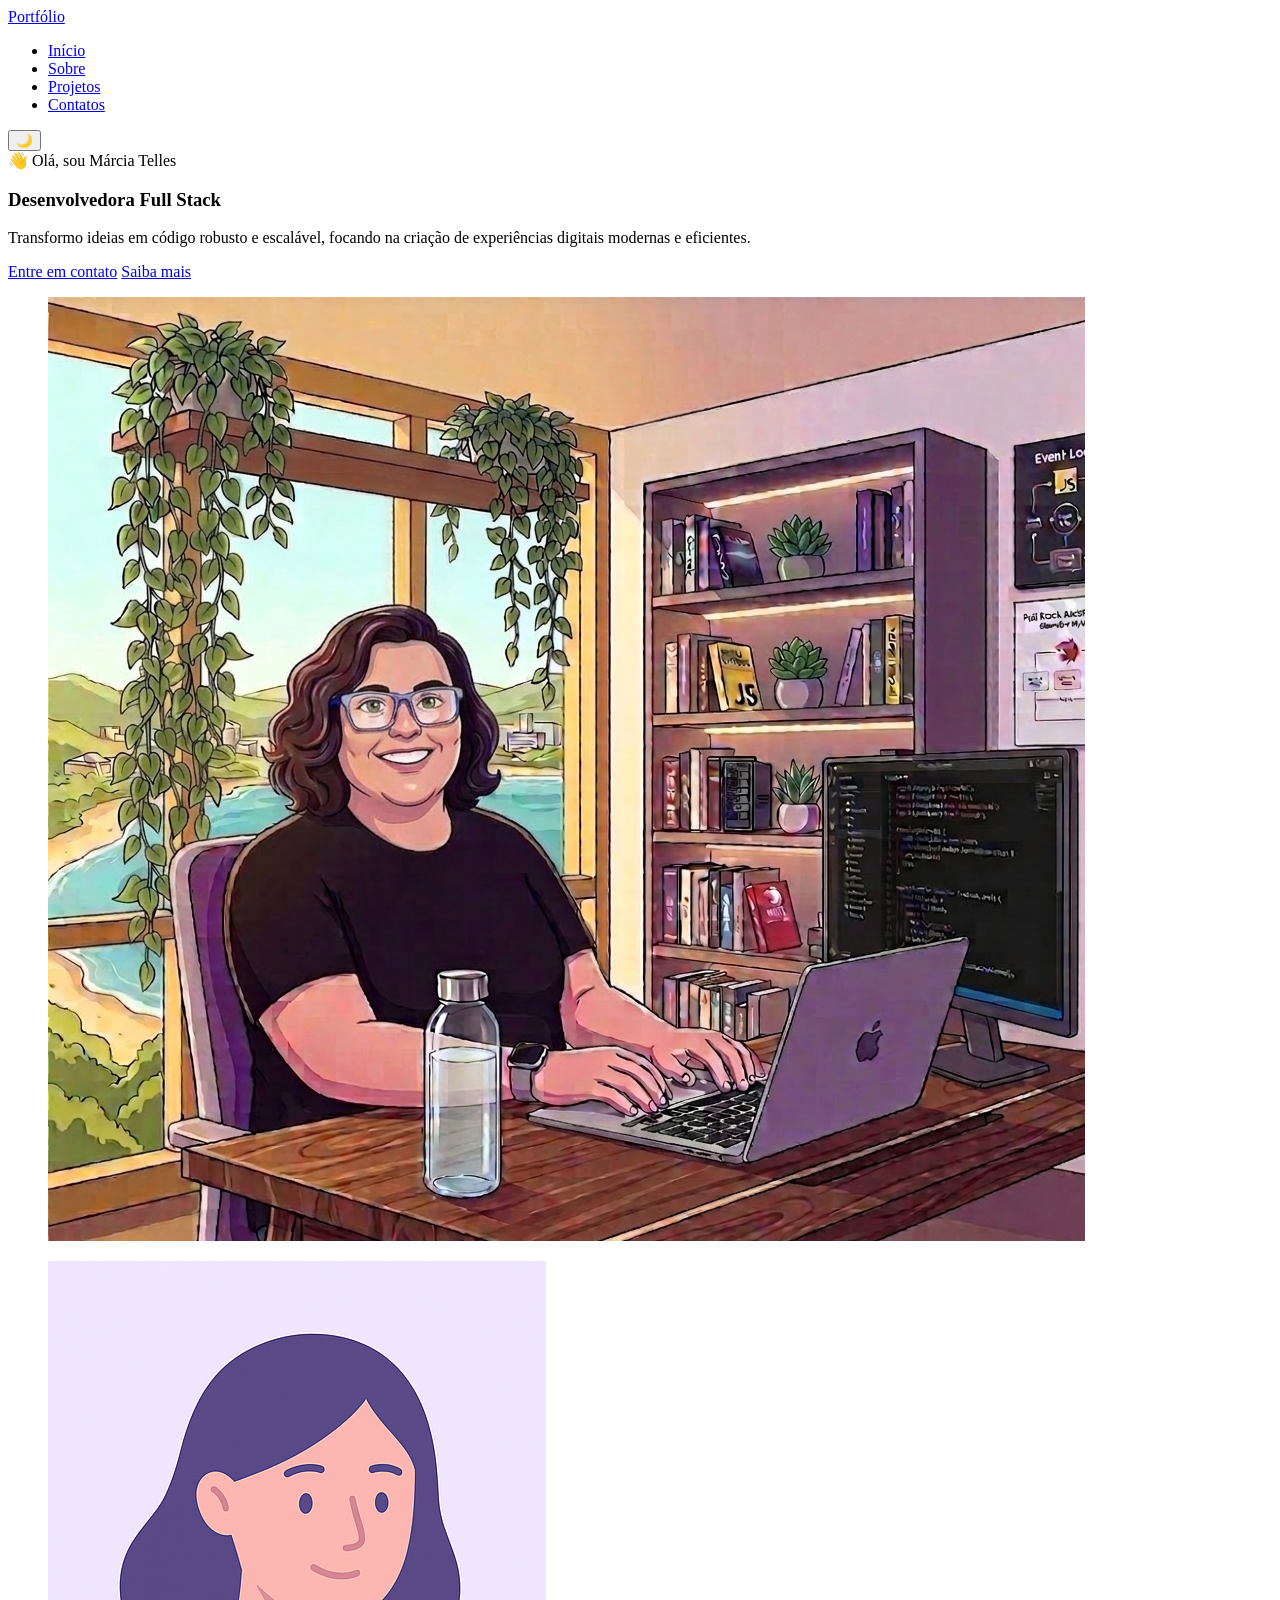
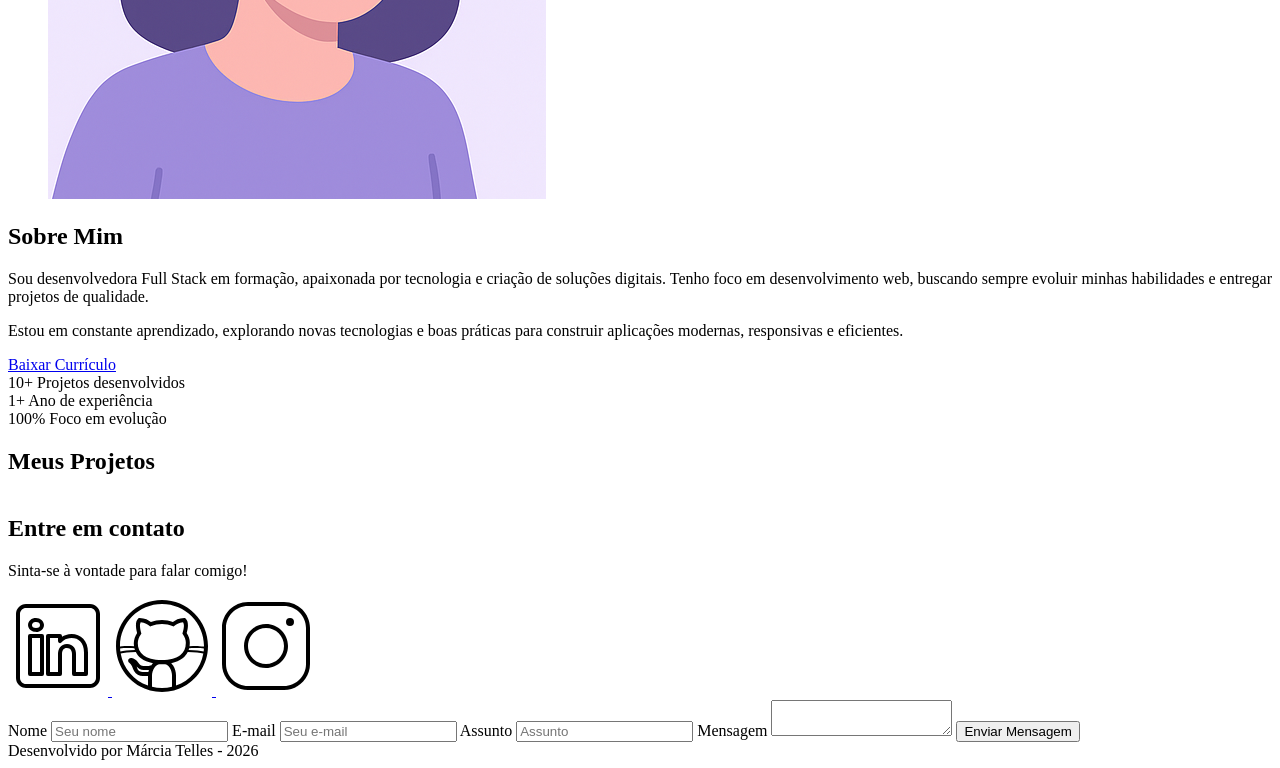
==== commit 8f1aee11: ":sparkles: Atualização do Portfólio" ====
--- a/index.html
+++ b/index.html
@@ -1,20 +1,20 @@
 <!doctype html>
+
 <html lang="pt-br">
   <head>
+    <!-- Configurações básicas -->
     <meta charset="UTF-8" />
     <meta name="viewport" content="width=device-width, initial-scale=1.0" />
     <meta name="author" content="Márcia Telles" />
     <meta
       name="description"
-      content="Portfólio Pessoal de Márcia Telles,
-                                   desenvolvedora Full Stack Junior.
-                                   Conheça meus projetos como Friendly Food
-                                   e GreenTech CRM."
+      content="Portfólio profissional de Márcia Telles - Desenvolvedora Full Stack"
     />
     <meta name="robots" content="index, follow" />
-    <link rel="icon" type="image/svg+xml" href="./assets/img/favicon.svg" />
-
-    <!-- Fontes Google -->
+
+    <title>Portfólio - Márcia Telles</title>
+
+    <!-- Fonte -->
     <link rel="preconnect" href="https://fonts.googleapis.com" />
     <link rel="preconnect" href="https://fonts.gstatic.com" crossorigin />
     <link
@@ -22,21 +22,25 @@
       rel="stylesheet"
     />
 
+    <!-- Favicon -->
+    <link rel="icon" type="image/svg+xml" href="./assets/img/favicon.svg" />
+
     <!-- Swiper CSS -->
     <link
       rel="stylesheet"
       href="https://cdn.jsdelivr.net/npm/swiper@11/swiper-bundle.min.css"
     />
 
-    <!-- CSS principal -->
+    <!-- CSS -->
     <link rel="stylesheet" href="./assets/css/style.css" />
-
-    <title>Portfólio da Márcia Telles</title>
   </head>
+
   <body>
+    <!-- HEADER -->
     <header>
       <div class="menu-content">
         <a href="index.html" id="titulo">Portfólio</a>
+
         <nav>
           <ul class="menu-list">
             <li><a href="#hero">Início</a></li>
@@ -45,34 +49,38 @@
             <li><a href="#contact">Contatos</a></li>
           </ul>
         </nav>
+
+        <!-- Botão Dark Mode -->
+        <button id="theme-toggle">🌙</button>
       </div>
     </header>
 
     <main>
-      <!-- Hero -->
+      <!-- HERO -->
       <section id="hero" class="section-container hero-container">
         <article class="hero-content">
-          <span>👋 Olá, eu sou a Márcia </span>
+          <span>👋 Olá, sou Márcia Telles</span>
           <h1>Desenvolvedora Full Stack</h1>
           <p>
-            Criando códigos, gerando experiências digitais incríveis e
-            transformando ideias em soluções!!
+            Transformo ideias em código robusto e escalável, focando na criação
+            de experiências digitais modernas e eficientes.
           </p>
           <div class="buttons-container">
             <a href="#contact" class="botao">Entre em contato</a>
-            <a href="#about" class="botao-outline">Saiba mais...</a>
+            <a href="#about" class="botao-outline">Saiba mais</a>
           </div>
         </article>
+
         <figure class="hero-image">
           <img
             src="./assets/img/marcia-dev-fullstack.png"
-            alt="Ilustração de Márcia Telles desenvolvedora"
-            class="float-animation"
+            alt="Márcia Telles desenvolvedora trabalhando em ambiente tech"
+            class="float-animation hero-foto"
           />
         </figure>
       </section>
 
-      <!-- About -->
+      <!-- ABOUT -->
       <section id="about" class="section-container about-container">
         <figure class="about-image">
           <img
@@ -80,59 +88,52 @@
             alt="Foto de perfil da Márcia Telles"
           />
         </figure>
+
         <article class="about-content">
           <h2>Sobre Mim</h2>
           <p>
-            Trago da minha trajetória profissional a disciplina e a precisão
-            técnica. Com uma sólida experiência como técnica certificada Apple,
-            decidi unir minhas habilidades em resolução de problemas com a
-            paixão pela tecnologia.
+            Sou desenvolvedora Full Stack em formação, apaixonada por tecnologia
+            e criação de soluções digitais. Tenho foco em desenvolvimento web,
+            buscando sempre evoluir minhas habilidades e entregar projetos de
+            qualidade.
           </p>
           <p>
-            Atualmente, estou em transição de carreira como
-            <strong>Desenvolvedora Full Stack Junior</strong>. Estou mergulhada
-            no ecossistema <strong>NestJS, TypeScript e MySQL</strong>,
-            desenvolvendo soluções reais como o app de delivery
-            <strong>Friendly Food</strong> e projetos de CRM sustentáveis como o
-            <strong>GreenTech CRM</strong>.
+            Estou em constante aprendizado, explorando novas tecnologias e boas
+            práticas para construir aplicações modernas, responsivas e
+            eficientes.
           </p>
-          <p>
-            Meu foco é aplicar a lógica de programação para criar aplicações
-            escaláveis, organizadas e que tragam impacto real para os negócios!
-          </p>
-
           <div class="about-buttons-data">
-            <div class="buttons-container">
-              <a
-                href="https://github.com/MarciaFogaca"
-                target="_blank"
-                class="botao"
-                >GitHub</a
+            <a
+              href="./assets/docs/curriculo_marcia_fogaca.pdf"
+              download="Curriculo_Marcia_Telles.pdf"
+              target="_blank"
+              class="botao"
               >
-              <a
-                href="./assets/docs/curriculo_marcia_fogaca.pdf"
-                target="_blank"
-                class="botao-outline"
-                >Currículo</a
-              >
-            </div>
+              Baixar Currículo
+            </a>
+
             <div class="data-container">
               <div class="data-item">
-                <span class="data-number">0</span>
-                <span class="data-label">Seguidores</span>
+                <span class="data-number">10+</span>
+                <span class="data-label">Projetos desenvolvidos</span>
               </div>
               <div class="data-item">
-                <span class="data-number">0</span>
-                <span class="data-label">Repositórios</span>
+                <span class="data-number">1+</span>
+                <span class="data-label">Ano de experiência</span>
+              </div>
+              <div class="data-item">
+                <span class="data-number">100%</span>
+                <span class="data-label">Foco em evolução</span>
               </div>
             </div>
           </div>
         </article>
       </section>
 
-      <!-- Projects -->
+      <!-- PROJECTS -->
       <section id="projects" class="section-container projects-container">
         <h2>Meus Projetos</h2>
+
         <div class="swiper projects-swiper">
           <div class="swiper-wrapper"></div>
           <div class="swiper-button-next"></div>
@@ -141,53 +142,44 @@
         </div>
       </section>
 
-      <!-- Contact -->
+      <!-- CONTACT -->
       <section id="contact" class="section-container contact-container">
         <article class="contact-info">
           <h2>Entre em contato</h2>
-          <p>Para entrar em contato comigo!</p>
+          <p>Sinta-se à vontade para falar comigo!</p>
+
           <div class="social-container">
             <a
-              href="https://www.linkedin.com/in/marciatellesfogaca/"
+              href="https://www.linkedin.com/in/marciatellesfogaca"
               target="_blank"
               class="social-icon"
-              aria-label="Linkedin"
-              title="Visitar LinkedIn"
             >
               <img src="./assets/icons/social/linkedin.svg" alt="LinkedIn" />
             </a>
-
             <a
               href="https://github.com/MarciaFogaca"
               target="_blank"
               class="social-icon"
-              aria-label="GitHub"
-              title="Visitar GitHub"
             >
               <img src="./assets/icons/social/github.svg" alt="GitHub" />
             </a>
+            <a href="#" target="_blank" class="social-icon">
+              <img src="./assets/icons/social/instagram.svg" alt="Instagram" />
+            </a>
           </div>
         </article>
 
-        <form id="formulario">
+        <!-- FORMULÁRIO -->
+        <form id="formulario" action="success.html" method="GET">
+          <input type="hidden" name="_next" value="success.html" />
+          <input type="hidden" name="_captcha" value="false" />
+
           <label for="nome">Nome</label>
-          <input
-            id="nome"
-            name="nome"
-            type="text"
-            placeholder="Digite o seu nome completo"
-            onkeyup="validarNome()"
-          />
+          <input id="nome" name="nome" type="text" placeholder="Seu nome" />
           <span id="erro-nome"></span>
 
           <label for="email">E-mail</label>
-          <input
-            id="email"
-            name="email"
-            type="text"
-            placeholder="Digite o seu e-mail"
-            onkeyup="validarEmail()"
-          />
+          <input id="email" name="email" type="text" placeholder="Seu e-mail" />
           <span id="erro-email"></span>
 
           <label for="assunto">Assunto</label>
@@ -195,16 +187,12 @@
             id="assunto"
             name="assunto"
             type="text"
-            placeholder="Digite o assunto da mensagem"
+            placeholder="Assunto"
           />
           <span id="erro-assunto"></span>
 
           <label for="mensagem">Mensagem</label>
-          <textarea
-            id="mensagem"
-            name="mensagem"
-            placeholder="Digite a sua mensagem"
-          ></textarea>
+          <textarea id="mensagem" name="mensagem"></textarea>
           <span id="erro-mensagem"></span>
 
           <button class="botao" type="submit">Enviar Mensagem</button>
@@ -212,13 +200,12 @@
       </section>
     </main>
 
-    <footer>
-      <p>Desenvolvido por Márcia Telles - 2026</p>
-    </footer>
+    <footer>Desenvolvido por Márcia Telles - 2026</footer>
 
     <!-- Swiper JS -->
     <script src="https://cdn.jsdelivr.net/npm/swiper@11/swiper-bundle.min.js"></script>
-    <!-- Script principal -->
+
+    <!-- Script -->
     <script src="./assets/js/script.js"></script>
   </body>
 </html>
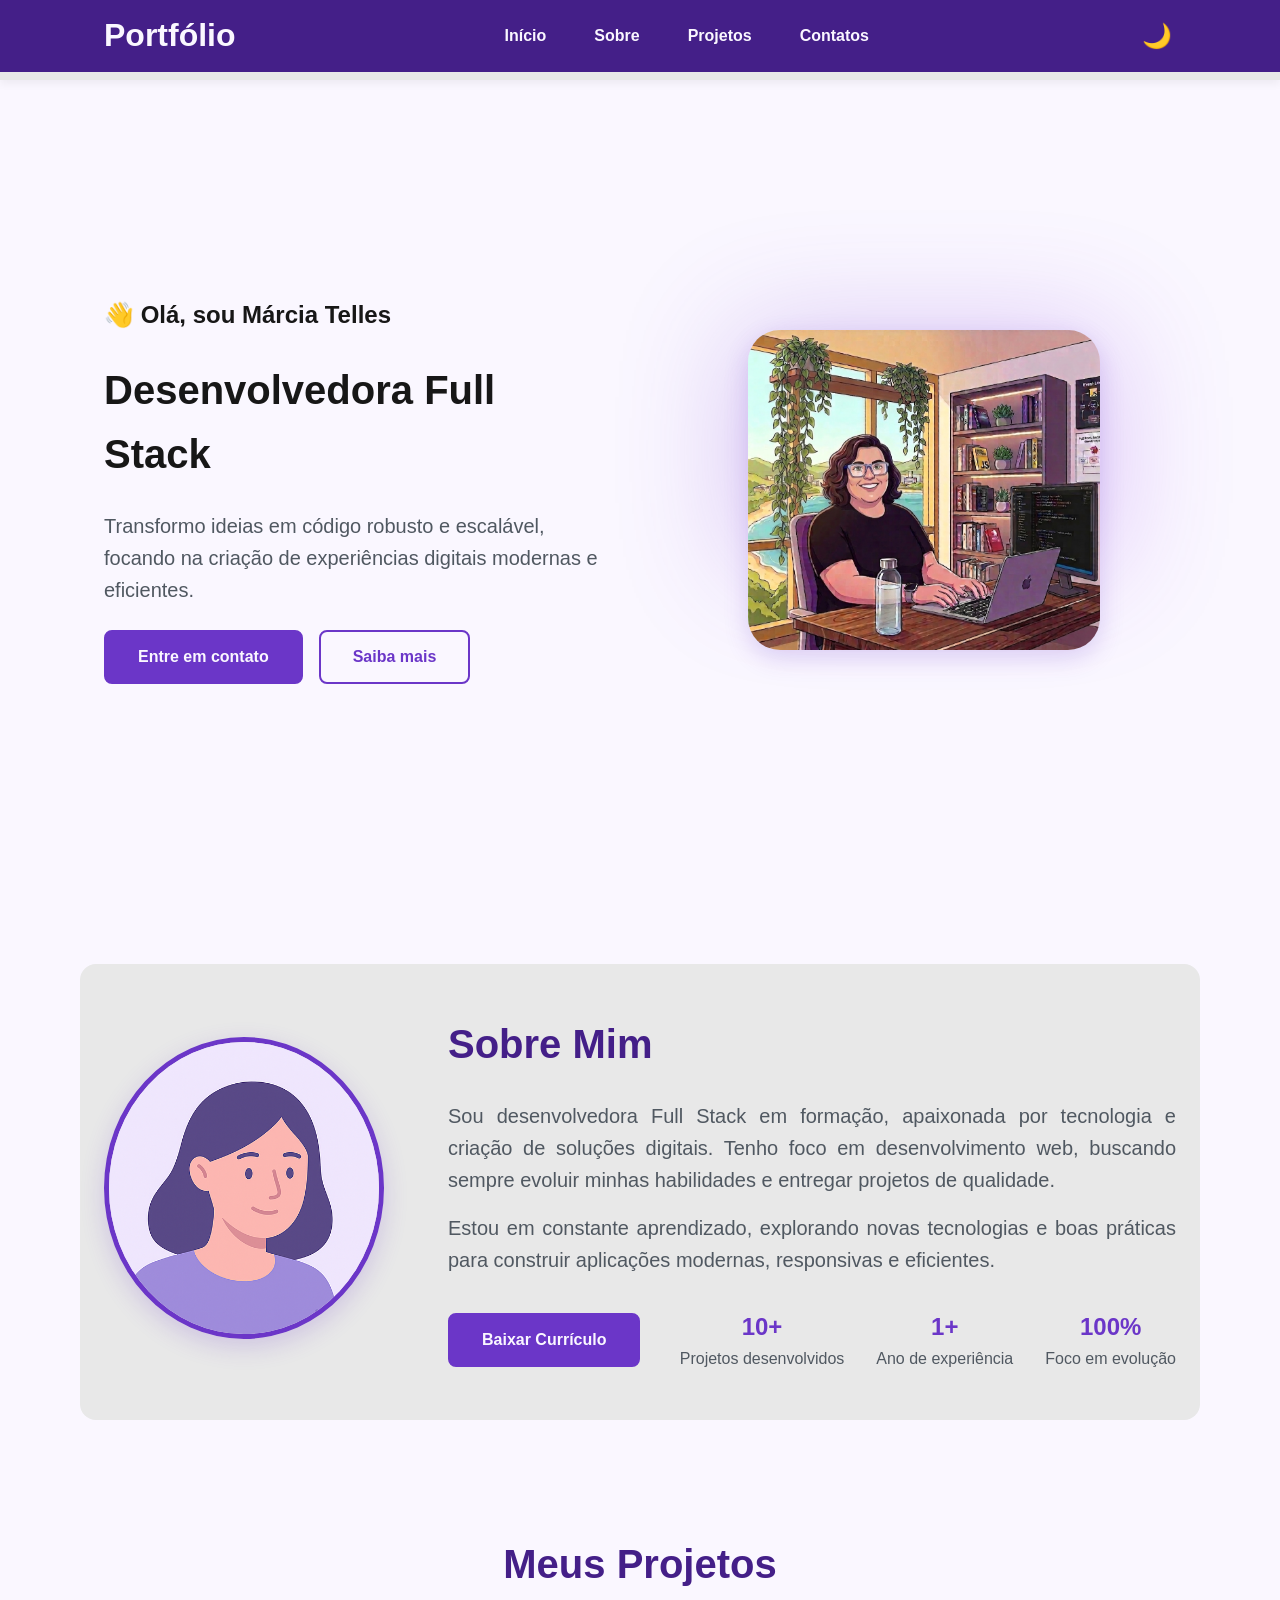
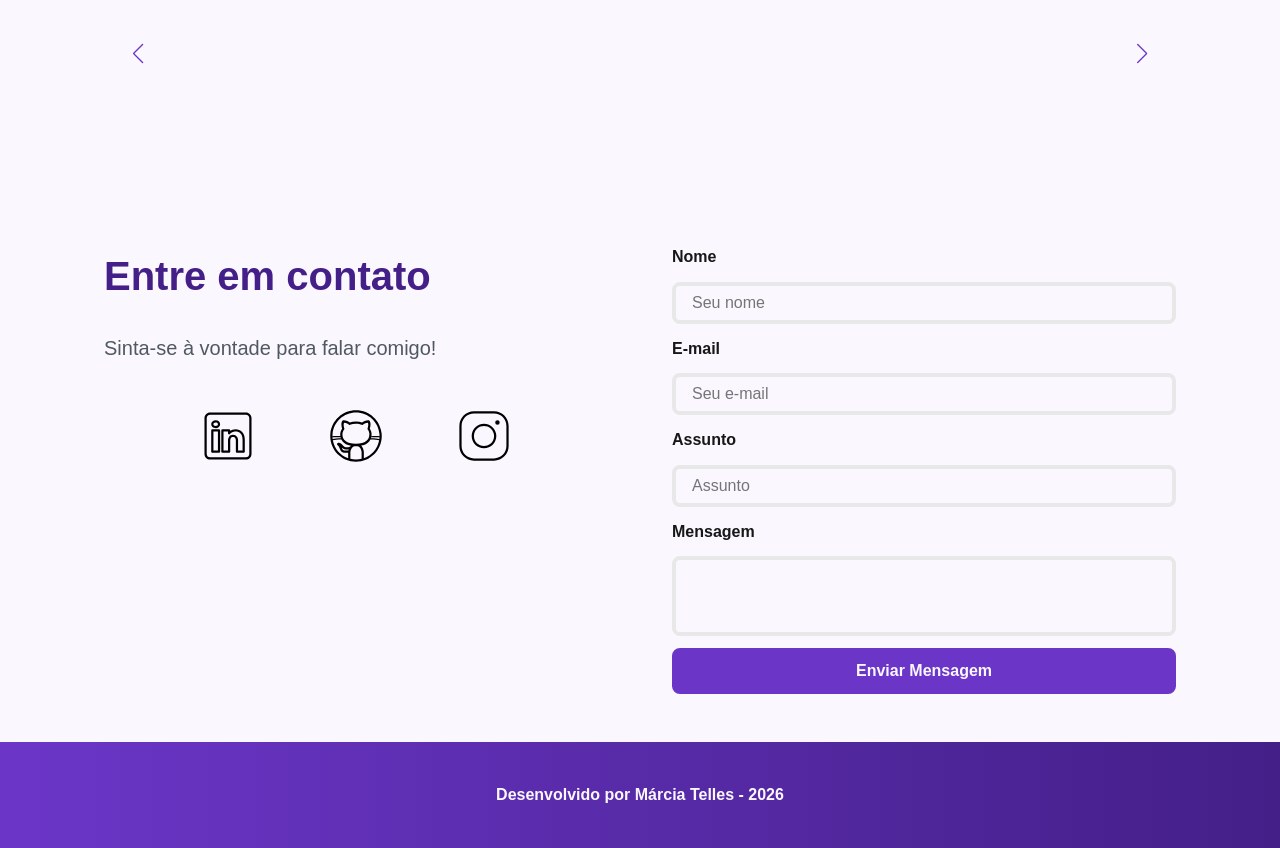
==== commit f9d76a3e: ":lipstick: fix: ajuste de case sensitivity no caminho do CSS" ====
--- a/index.html
+++ b/index.html
@@ -32,7 +32,7 @@
     />
 
     <!-- CSS -->
-    <link rel="stylesheet" href="./assets/css/style.css" />
+     <link rel="stylesheet" href="./assets/CSS/style.css" />
   </head>
 
   <body>
--- a/assets/CSS/style.css
+++ b/assets/CSS/style.css
@@ -0,0 +1,1027 @@
+/* Reset do Navegador */
+* {
+  margin: 0;
+  padding: 0;
+  box-sizing: border-box;
+  font-family: 'Poppins', sans-serif;
+  font-weight: 400;
+  text-decoration: none;
+  outline: none;
+}
+
+/* Variáveis */
+:root {
+    /* Paleta de Cores - Purple */
+    --purple-50: #f4eaff;
+    --purple-100: #e9dcfa;
+    --purple-200: #cdb3f0;
+    --purple-300: #b186e5;
+    --purple-400: #9460db;
+    --purple-500: #6b36c8;
+    --purple-600: #5b2ca0;
+    --purple-700: #4c2177;
+    --purple-800: #441f88;
+    --purple-900: #2a0e4d;
+    --purple-950: #1a0730;
+
+    /* Cores Neutras */
+    --gray-200: #e8e8e8;
+    --gray-400: #505861;
+    --black: #171717;
+    --white: #FAF7FF;
+
+    /* Cores de Estado */
+    --error: #e63946;
+
+    /* Sombras */
+    --shadow-sm: 0 0.25rem 0.5rem rgba(0, 0, 0, 0.05);
+    --shadow-md: 0 0.25rem 0.75rem rgba(107, 54, 200, 0.3);
+    --shadow-lg: 0 0.5rem 1.5rem rgba(107, 54, 200, 0.2);
+
+    /* Espaçamentos */
+    --spacing-xs: 0.5rem;
+    --spacing-sm: 1rem;
+    --spacing-md: 1.5rem;
+    --spacing-lg: 2rem;
+    --spacing-xl: 3rem;
+    --spacing-2xl: 4rem;
+
+    /* Tamanhos de Fonte */
+    --text-sm: 0.75rem;
+    --text-base: 1rem;
+    --text-lg: 1.25rem;
+    --text-xl: 1.5rem;
+    --text-2xl: 2rem;
+    --text-3xl: 2.5rem;
+
+    /* Border Radius */
+    --radius-sm: 0.25rem;
+    --radius-md: 0.5rem;
+    --radius-lg: 1rem;
+    --radius-xl: 2rem;
+    --radius-full: 50%;
+
+    /* Animação Padrão */
+    --transition-default: all 0.3s ease;
+}
+
+/* Configurações Básicas */
+
+html {
+  scroll-behavior: smooth;
+}
+
+body {
+  display: flex;
+  flex-direction: column;
+  min-height: 100vh;
+  background-color: var(--white);
+  line-height: 1.6;
+  color: var(--black);
+  transition: background-color 0.3s ease, color 0.3s ease;
+}
+
+main {
+  flex: 1;
+}
+
+/* ========================================
+   DARK MODE
+======================================== */
+
+body.dark-mode {
+  --white: #1a1a2e;
+  --black: #f0e6ff;
+  --gray-200: #2d2d4e;
+  --gray-400: #b0a8c0;
+}
+
+body.dark-mode header {
+  background-color: var(--purple-950);
+  border-bottom-color: #2d2d4e;
+}
+
+body.dark-mode .about-container {
+  background-color: #16213e;
+}
+
+body.dark-mode .project-card {
+  background-color: #16213e;
+  border-color: #2d2d4e;
+}
+
+body.dark-mode form input,
+body.dark-mode form textarea {
+  background-color: #16213e;
+  border-color: #2d2d4e;
+  color: var(--black);
+}
+
+body.dark-mode form input::placeholder,
+body.dark-mode form textarea::placeholder {
+  color: var(--gray-400);
+}
+
+/* Botão Dark Mode */
+#theme-toggle {
+  background: none;
+  border: none;
+  font-size: 1.5rem;
+  cursor: pointer;
+  padding: 0.25rem;
+  border-radius: var(--radius-sm);
+  transition: transform 0.2s ease;
+  line-height: 1;
+}
+
+#theme-toggle:hover {
+  transform: scale(1.2);
+}
+
+/* Seções - Base Comum */
+
+.section-container {
+  max-width: 70rem;
+  margin: 0 auto;
+  padding: var(--spacing-xl) var(--spacing-md);
+  scroll-margin-top: 6rem;
+}
+
+/* Botões */
+
+.buttons-container {
+  display: flex;
+  gap: var(--spacing-sm);
+}
+
+.botao,
+.botao-outline {
+  display: inline-block;
+  padding: 0.75rem 2rem;
+  border: 0.15rem solid transparent;
+  border-radius: var(--radius-md);
+  font-size: var(--text-base);
+  font-weight: 600;
+  text-align: center;
+  cursor: pointer;
+  transition: var(--transition-default);
+}
+
+.botao {
+  border-color: var(--purple-500);
+  background-color: var(--purple-500);
+  color: #FAF7FF;
+}
+
+.botao:hover {
+  border-color: var(--purple-800);
+  background-color: var(--purple-800);
+  box-shadow: var(--shadow-md);
+  transform: translateY(-0.25rem);
+}
+
+.botao-outline {
+  border-color: var(--purple-500);
+  background-color: transparent;
+  color: var(--purple-500);
+}
+
+.botao-outline:hover {
+  border-color: var(--purple-500);
+  background-color: var(--purple-500);
+  color: #FAF7FF;
+  transform: translateY(-0.25rem);
+}
+
+/* Botões pequenos - Card Projetos */
+
+.botao.botao-sm,
+.botao-outline.botao-sm {
+  min-width: 6rem;
+  padding: 0.25rem var(--spacing-sm);
+  border-width: 0.125rem;
+  border-radius: 0.25rem;
+  font-size: var(--text-sm);
+}
+
+/* ========================================
+   HEADER
+======================================== */
+
+header {
+  position: sticky;
+  top: 0;
+  z-index: 1000;
+  width: 100%;
+  height: 5rem;
+  border-bottom: var(--spacing-xs) solid var(--gray-200);
+  box-shadow: var(--shadow-sm);
+  background-color: var(--purple-800);
+  transition: background-color 0.3s ease;
+}
+
+header a {
+  font-weight: 600;
+  color: #FAF7FF;
+  transition: color 0.3s ease;
+}
+
+header a:hover {
+  color: var(--purple-100);
+}
+
+#titulo {
+  font-size: var(--text-2xl);
+  font-weight: 700;
+}
+
+.menu-content {
+  display: flex;
+  justify-content: space-between;
+  align-items: center;
+  max-width: 70rem;
+  height: 100%;
+  margin: 0 auto;
+  padding: 0 var(--spacing-md);
+}
+
+.menu-list {
+  display: flex;
+  gap: var(--spacing-lg);
+  list-style: none;
+}
+
+.menu-list a {
+  padding: var(--spacing-xs);
+}
+
+/* ========================================
+   HERO
+======================================== */
+
+.hero-container {
+  display: flex;
+  align-items: center;
+  gap: var(--spacing-2xl);
+  min-height: calc(100vh - 5rem);
+}
+
+.hero-content {
+  display: flex;
+  flex: 1;
+  flex-direction: column;
+  gap: var(--spacing-md);
+}
+
+.hero-content span {
+  font-size: var(--text-xl);
+  font-weight: 700;
+}
+
+.hero-content h1 {
+  font-size: var(--text-3xl);
+  font-weight: 700;
+}
+
+.hero-content p,
+.about-content p,
+.contact-info p {
+  font-size: var(--text-lg);
+  color: var(--gray-400);
+}
+
+.hero-image {
+  display: flex;
+  flex: 1;
+  justify-content: center;
+  position: relative;
+}
+
+.hero-image img {
+  width: 22rem;
+  max-width: 100%;
+  border-radius: var(--radius-xl);
+  box-shadow: var(--shadow-lg);
+}
+
+.hero-image::before {
+  content: "";
+  position: absolute;
+  width: 75%;
+  height: 75%;
+  background: linear-gradient(135deg, #6b36c8, #9333ea);
+  filter: blur(60px);
+  opacity: 0.25;
+  z-index: -1;
+}
+
+/* Animação Flutuante */
+@keyframes float {
+  0%, 100% { transform: translateY(0); }
+  50% { transform: translateY(-1.25rem); }
+}
+
+.float-animation {
+  animation: float 3s ease-in-out infinite;
+}
+
+/* ========================================
+   ABOUT
+======================================== */
+
+.about-container {
+    display: flex;
+    align-items: center;
+    gap: var(--spacing-2xl);
+    margin: var(--spacing-2xl) auto;
+    border-radius: var(--radius-lg);
+    background-color: var(--gray-200);
+    transition: background-color 0.3s ease;
+}
+
+.about-image {
+    flex: 0 0 17.5rem;
+}
+
+.about-image img {
+    width: 100%;
+    border: 0.35rem solid var(--purple-500);
+    border-radius: var(--radius-full);
+    box-shadow: var(--shadow-lg);
+}
+
+.about-content h2,
+.projects-container h2,
+.contact-info h2 {
+    margin-bottom: var(--spacing-md);
+    font-size: var(--text-3xl);
+    font-weight: 700;
+    color: var(--purple-800);
+}
+
+body.dark-mode .about-content h2,
+body.dark-mode .projects-container h2,
+body.dark-mode .contact-info h2 {
+  color: var(--purple-300);
+}
+
+.about-content p {
+    margin-bottom: var(--spacing-sm);
+    text-align: justify;
+}
+
+.about-buttons-data {
+    display: flex;
+    justify-content: space-between;
+    align-items: center;
+    gap: var(--spacing-lg);
+    margin-top: var(--spacing-lg);
+}
+
+.about-buttons-data .botao {
+    margin-right: auto;
+}
+
+.data-container {
+    display: flex;
+    gap: var(--spacing-lg);
+    margin-top: 0;
+}
+
+.data-item {
+    display: flex;
+    flex-direction: column;
+    align-items: center;
+}
+
+.data-number {
+    font-size: var(--text-xl);
+    font-weight: 700;
+    text-align: center;
+    color: var(--purple-500);
+}
+
+.data-label {
+    font-size: var(--text-base);
+    text-align: center;
+    color: var(--gray-400);
+}
+
+/* ========================================
+   PROJECTS
+======================================== */
+
+.projects-container {
+  scroll-margin-top: 3rem;
+  margin: var(--spacing-2xl) auto;
+  text-align: center;
+}
+
+.projects-swiper {
+  position: relative;
+  width: 100%;
+  padding: var(--spacing-sm) var(--spacing-xl) var(--spacing-xl);
+  overflow: hidden;
+}
+
+/* Card Projetos */
+
+.project-card {
+  display: flex;
+  flex-direction: column;
+  width: 100%;
+  height: 100%;
+  border: 0.15rem solid var(--gray-200);
+  border-radius: var(--radius-lg);
+  background-color: var(--white);
+  box-shadow: var(--shadow-sm);
+  overflow: hidden;
+  transition: var(--transition-default);
+}
+
+.project-card:hover {
+  box-shadow: var(--shadow-lg);
+}
+
+.project-image {
+  display: flex;
+  justify-content: center;
+  align-items: center;
+  width: 100%;
+  height: 10rem;
+  background: linear-gradient(135deg, var(--purple-50) 0%, var(--purple-100) 100%);
+}
+
+body.dark-mode .project-image {
+  background: linear-gradient(135deg, #2d1b4e 0%, #3d1f6e 100%);
+}
+
+.project-image img {
+  width: 75%;
+  height: 75%;
+  max-width: 7rem;
+  max-height: 7rem;
+  object-fit: contain;
+  transition: transform 0.3s ease;
+}
+
+.project-content {
+  display: flex;
+  flex: 1;
+  flex-direction: column;
+  padding: var(--spacing-md);
+  text-align: left;
+}
+
+.project-content h3 {
+  margin-bottom: 0.75rem;
+  font-size: var(--text-lg);
+  font-weight: 700;
+}
+
+.project-content p {
+  flex: 1;
+  margin-bottom: var(--spacing-sm);
+  font-size: var(--text-base);
+  color: var(--gray-400);
+}
+
+.project-tags {
+  display: flex;
+  flex-wrap: wrap;
+  gap: var(--spacing-xs);
+}
+
+.tag {
+  padding: 0.375rem 0.75rem;
+  border-radius: var(--radius-sm);
+  background-color: var(--purple-100);
+  font-size: var(--text-sm);
+  font-weight: 600;
+  color: var(--purple-800);
+}
+
+body.dark-mode .tag {
+  background-color: #2d1b4e;
+  color: var(--purple-200);
+}
+
+.project-buttons {
+  display: flex;
+  justify-content: center;
+  align-items: center;
+  gap: 0.75rem;
+  margin-top: var(--spacing-sm);
+}
+
+/* Configuração do Swiper */
+
+.swiper-wrapper {
+    align-items: stretch;
+}
+
+.swiper-slide {
+    display: flex;
+    height: auto;
+}
+
+.swiper-button-next,
+.swiper-button-prev {
+    width: 3rem;
+    height: 3rem;
+}
+
+.swiper-button-next:after,
+.swiper-button-prev:after {
+    font-size: var(--text-lg);
+    color: var(--purple-500);
+}
+
+.swiper-button-next:hover:after,
+.swiper-button-prev:hover:after {
+    color: var(--purple-800);
+}
+
+.swiper-pagination-bullet {
+    width: 0.75rem;
+    height: 0.75rem;
+    background-color: var(--gray-200);
+    opacity: 1;
+}
+
+.swiper-pagination-bullet-active {
+    width: var(--spacing-lg);
+    border-radius: var(--radius-sm);
+    background-color: var(--purple-500);
+}
+
+/* ========================================
+   CONTACT
+======================================== */
+
+.contact-container {
+  display: grid;
+  grid-template-columns: 1fr 1fr;
+  gap: var(--spacing-2xl);
+}
+
+.contact-info h2 {
+  margin-bottom: var(--spacing-md);
+}
+
+.contact-info p {
+  margin-bottom: var(--spacing-lg);
+}
+
+.social-container {
+  display: flex;
+  justify-content: center;
+  gap: var(--spacing-xl);
+}
+
+.social-icon {
+  width: 5rem;
+  height: 5rem;
+  padding: 0.75rem;
+  border-radius: var(--radius-md);
+  transition: var(--transition-default);
+}
+
+.social-icon img {
+  width: 100%;
+  filter: brightness(0) saturate(100%);
+  transition: filter 0.3s ease;
+}
+
+body.dark-mode .social-icon img {
+  filter: brightness(0) saturate(100%) invert(1);
+}
+
+.social-icon img:hover {
+  filter: brightness(0)
+          saturate(100%)
+          invert(42%)
+          sepia(93%)
+          saturate(1352%)
+          hue-rotate(243deg)
+          brightness(79%)
+          contrast(91%);
+}
+
+/* Formulário de Contato */
+
+form {
+  display: flex;
+  flex-direction: column;
+  gap: 0.75rem;
+}
+
+form label {
+  font-size: var(--text-base);
+  font-weight: 600;
+}
+
+form input,
+form textarea {
+  width: 100%;
+  padding: 0.5rem var(--spacing-sm);
+  border: 0.25rem solid var(--gray-200);
+  border-radius: var(--radius-md);
+  font-family: inherit;
+  font-size: var(--text-base);
+  transition: border-color 0.3s ease;
+  background-color: var(--white);
+  color: var(--black);
+}
+
+form input:focus,
+form textarea:focus {
+  border-color: var(--purple-500);
+  outline: none;
+}
+
+form textarea {
+  min-height: 5rem;
+  resize: none;
+}
+
+form span {
+  margin-top: -0.75rem;
+  font-size: var(--text-sm);
+  color: var(--error);
+}
+
+/* ========================================
+   FOOTER
+======================================== */
+
+footer {
+    padding: 2.5rem;
+    background: linear-gradient(to right, var(--purple-500), var(--purple-800));
+    font-weight: 600;
+    text-align: center;
+    color: #FAF7FF;
+}
+
+/* ========================================
+   SUCCESS PAGE
+======================================== */
+
+.success-container {
+    display: flex;
+    flex-direction: column;
+    justify-content: center;
+    align-items: center;
+    width: 100%;
+    min-height: calc(100vh - 12.5rem);
+    padding: var(--spacing-xl) var(--spacing-md);
+}
+
+.success-content {
+    display: flex;
+    flex-direction: column;
+    align-items: center;
+    gap: var(--spacing-md);
+    max-width: 37.5rem;
+    text-align: center;
+}
+
+.success-content h1 {
+    font-size: var(--text-3xl);
+    font-weight: 700;
+    color: var(--purple-800);
+}
+
+body.dark-mode .success-content h1 {
+  color: var(--purple-300);
+}
+
+.success-content h2 {
+    font-size: var(--text-lg);
+    color: var(--gray-400);
+}
+
+.success-icon {
+    display: flex;
+    align-items: center;
+    justify-content: center;
+    width: 7.5rem;
+    height: 7.5rem;
+    border-radius: var(--radius-full);
+    background-color: var(--purple-100);
+}
+
+.success-icon img {
+    width: 6rem;
+    height: 6rem;
+    filter: brightness(0)
+            saturate(100%)
+            invert(11%)
+            sepia(69%)
+            saturate(3759%)
+            hue-rotate(256deg)
+            brightness(101%)
+            contrast(96%);
+}
+
+/* ========================================
+   RESPONSIVIDADE - TABLETS (até 1024px)
+======================================== */
+
+@media screen and (max-width: 1024px) {
+
+    .section-container {
+        padding: var(--spacing-lg) var(--spacing-md);
+    }
+
+    .section-container h1 { font-size: var(--text-3xl); }
+    .section-container h2 { font-size: var(--text-2xl); }
+    .section-container p  { font-size: var(--text-base); }
+    .section-container span { font-size: var(--text-lg); }
+    .success-content h1 { font-size: var(--text-3xl); }
+    .success-content h2 { font-size: var(--text-lg); }
+
+    #titulo { font-size: var(--text-xl); }
+
+    /* Hero */
+    .hero-container {
+        flex-direction: column-reverse;
+        gap: var(--spacing-lg);
+        min-height: 60vh;
+        text-align: center;
+    }
+
+    .hero-content,
+    .hero-image {
+        width: 90%;
+    }
+
+    .hero-image img {
+        object-fit: cover;
+    }
+
+    .buttons-container {
+        justify-content: center;
+        width: 100%;
+    }
+
+    .hero-container .botao,
+    .hero-container .botao-outline {
+        padding: 0.75rem 1.5rem;
+        font-size: var(--text-base);
+        white-space: nowrap;
+    }
+
+    /* About */
+    .about-container {
+        flex-direction: column;
+        gap: var(--spacing-md);
+        margin: var(--spacing-lg);
+        padding: var(--spacing-lg);
+    }
+
+    .about-image {
+        flex: 0 0 auto;
+        width: 100%;
+        display: flex;
+        justify-content: center;
+    }
+
+    .about-image img {
+        max-width: 16rem;
+        width: 100%;
+    }
+
+    .about-content { width: 100%; }
+
+    .about-buttons-data {
+        flex-direction: column;
+        gap: var(--spacing-md);
+        align-items: stretch;
+    }
+
+    .about-buttons-data .botao { margin-right: 0; }
+
+    .data-container {
+        justify-content: center;
+        width: 100%;
+    }
+
+    /* Projects */
+    .projects-container {
+        margin: var(--spacing-lg) auto 0;
+    }
+
+    .projects-swiper {
+        margin: 0;
+        padding: var(--spacing-sm) var(--spacing-lg) 2.5rem;
+    }
+
+    .project-card {
+        width: 100%;
+        height: 30rem;
+        min-height: 30rem;
+        max-height: 30rem;
+        max-width: 100%;
+    }
+
+    .project-content {
+        display: flex;
+        flex-direction: column;
+        justify-content: space-between;
+        height: 100%;
+    }
+
+    .project-content p {
+        flex: 1;
+        overflow: hidden;
+    }
+
+    .project-tags {
+        min-height: 2.5rem;
+        align-items: flex-start;
+    }
+
+    .swiper-wrapper { align-items: stretch; }
+
+    .swiper-slide {
+        display: flex;
+        justify-content: center;
+        align-items: stretch;
+        height: auto;
+    }
+
+    .swiper-button-next,
+    .swiper-button-prev {
+        display: none;
+    }
+
+    /* Contact */
+    .contact-container {
+        grid-template-columns: 1fr;
+        gap: var(--spacing-lg);
+        width: 90%;
+        margin: 0 auto;
+    }
+
+    /* Success */
+    .success-container {
+        padding: var(--spacing-xl) var(--spacing-md);
+        min-height: calc(100vh - 10rem);
+    }
+
+    .success-content {
+        gap: var(--spacing-lg);
+        max-width: 35rem;
+    }
+
+    .success-icon { width: 6rem; height: 6rem; }
+    .success-icon img { width: 5rem; height: 5rem; }
+}
+
+/* ========================================
+   RESPONSIVIDADE - MOBILE (até 480px)
+======================================== */
+
+@media screen and (max-width: 480px) {
+
+    .section-container {
+        padding: var(--spacing-md) var(--spacing-sm);
+    }
+
+    .section-container h1 { font-size: var(--text-xl); }
+    .section-container h2 { font-size: var(--text-xl); }
+    .section-container p  { font-size: var(--text-base); }
+    .section-container span { font-size: var(--text-lg); }
+    .success-content h1 { font-size: var(--text-xl); }
+    .success-content h2 { font-size: var(--text-base); }
+
+    #titulo { font-size: var(--text-xl); }
+
+    .menu-list { display: none; }
+
+    /* Hero */
+    .hero-container { gap: var(--spacing-sm); }
+
+    .hero-content {
+        gap: var(--spacing-xs);
+        width: 100%;
+    }
+
+    .buttons-container {
+        flex-direction: column;
+        gap: 0.75rem;
+        width: 100%;
+    }
+
+    .buttons-container .botao,
+    .buttons-container .botao-outline {
+        width: 100%;
+    }
+
+    .hero-container .botao,
+    .hero-container .botao-outline {
+        padding: 0.75rem 1rem;
+        font-size: var(--text-base);
+        white-space: nowrap;
+    }
+
+    .hero-image { width: 100%; }
+    .hero-image img { max-width: 20rem; }
+
+    /* About */
+    .about-container {
+        margin: var(--spacing-lg) 0.5rem;
+        padding: var(--spacing-md);
+    }
+
+    .about-image img { max-width: 14rem; }
+
+    .about-buttons-data .botao,
+    .about-buttons-data .botao-outline {
+        width: 100%;
+        padding: 0.75rem var(--spacing-lg);
+        font-size: var(--text-base);
+        text-align: center;
+    }
+
+    .data-number { font-size: var(--text-lg); }
+    .data-label  { font-size: var(--text-sm); }
+
+    /* Projects */
+    .projects-container { margin: var(--spacing-lg) auto 0; }
+
+    .projects-swiper {
+        position: relative;
+        margin: 0;
+        padding: var(--spacing-sm) 0 2rem 0;
+        overflow: visible;
+    }
+
+    .project-card {
+        width: 100%;
+        height: 20rem;
+        max-width: 20rem;
+    }
+
+    .project-image { height: 10rem; }
+    .project-content { padding: var(--spacing-md); }
+    .project-content h3 { font-size: var(--text-lg); }
+    .project-content p  { font-size: var(--text-base); }
+
+    /* Contact */
+    .contact-container { width: 100%; }
+
+    .contact-info p { margin-bottom: var(--spacing-md); }
+
+    .social-container {
+        flex-wrap: wrap;
+        gap: var(--spacing-lg);
+        margin-bottom: var(--spacing-xs);
+    }
+
+    .social-icon { width: 4rem; height: 4rem; }
+
+    /* Formulário */
+    form { gap: var(--spacing-sm); }
+
+    form label { font-size: var(--text-base); }
+
+    form input,
+    form textarea {
+        padding: 0.75rem;
+        font-size: var(--text-base);
+    }
+
+    form button {
+        padding: 0.75rem var(--spacing-md);
+        font-size: var(--text-base);
+    }
+
+    /* Footer */
+    footer {
+        padding: var(--spacing-md) var(--spacing-sm);
+        font-size: var(--text-sm);
+    }
+
+    /* Success */
+    .success-container {
+        padding: var(--spacing-lg) var(--spacing-sm);
+        min-height: calc(100vh - 8rem);
+    }
+
+    .success-content {
+        gap: var(--spacing-md);
+        max-width: 100%;
+        padding: 0 var(--spacing-sm);
+    }
+
+    .success-icon { width: 5rem; height: 5rem; }
+    .success-icon img { width: 4rem; height: 4rem; }
+
+    .success-content .botao {
+        width: 100%;
+        max-width: 20rem;
+        padding: 0.75rem var(--spacing-lg);
+    }
+}
